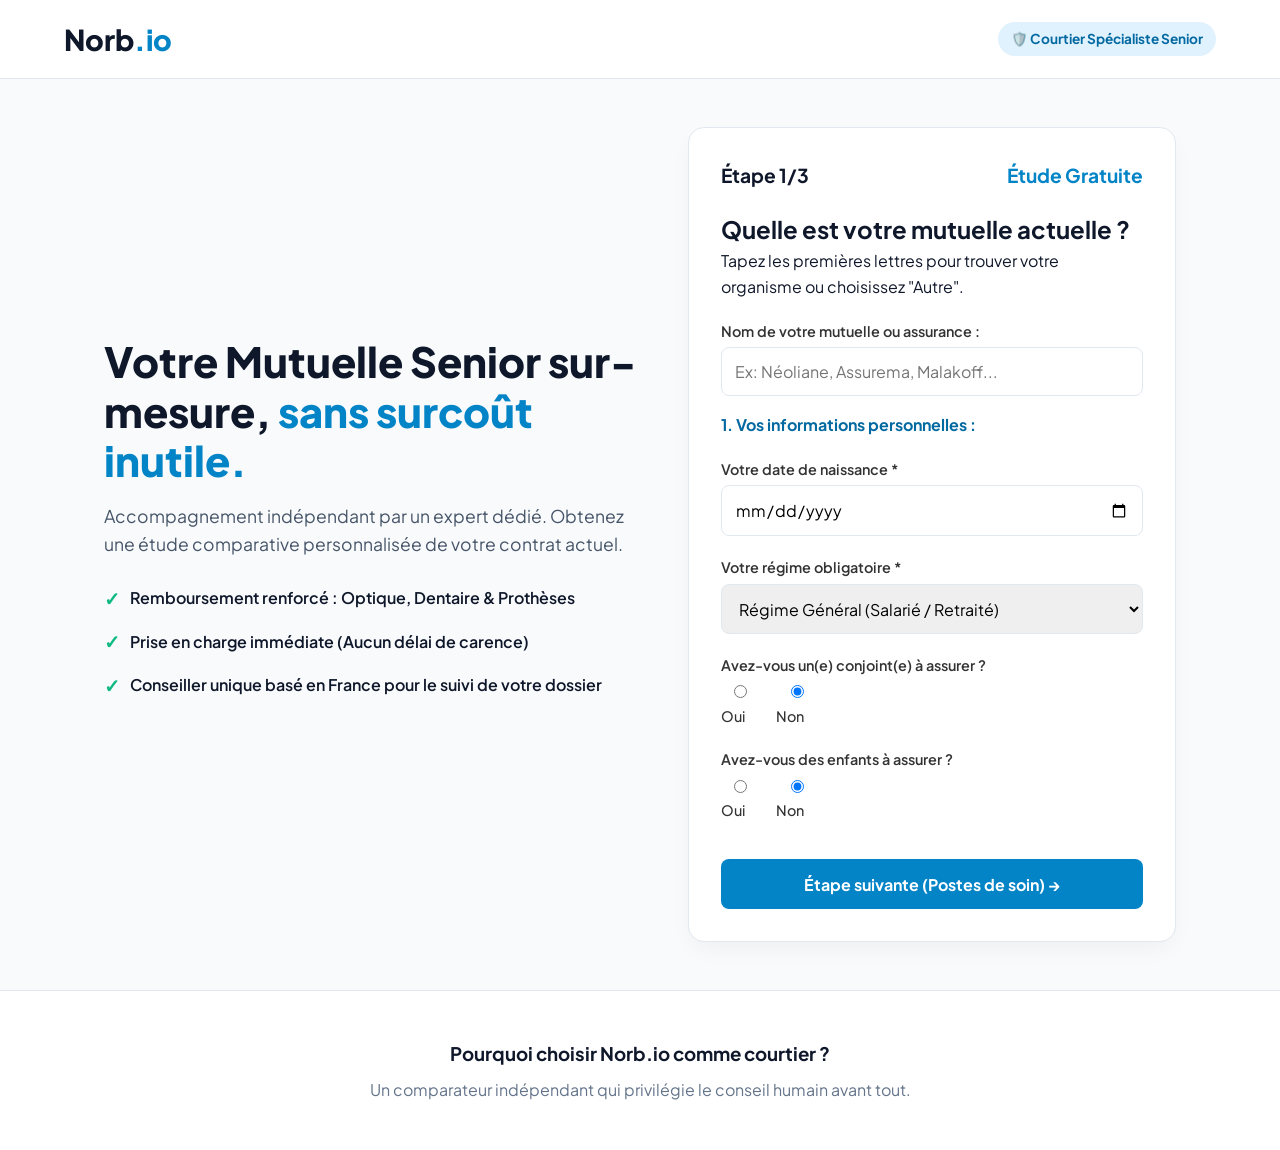
==== index.html @ 73379096 "Update index.html" ====
<!DOCTYPE html>
<html lang="fr">
<head>
  <meta charset="UTF-8">
  <meta name="viewport" content="width=device-width, initial-scale=1.0">
  
  <title>Norb.io | Courtier & Comparateur de Mutuelle Santé Senior</title>
  <meta name="description" content="Comparez les meilleures mutuelles santé Senior & Retraité. Devis indépendant et gratuit. Économisez jusqu'à 40% sur vos garanties renforcées.">
  <link rel="canonical" href="https://norb.io/">

  <!-- Données structurées JSON-LD -->
  <script type="application/ld+json">
  {
    "@context": "https://schema.org",
    "@type": "InsuranceAgency",
    "name": "Norb.io Senior",
    "url": "https://norb.io",
    "description": "Courtier indépendant spécialisé en mutuelle santé senior.",
    "aggregateRating": {
      "@type": "AggregateRating",
      "ratingValue": "4.9",
      "reviewCount": "1850"
    }
  }
  </script>

  <link href="https://fonts.googleapis.com/css2?family=Plus+Jakarta+Sans:wght@400;500;600;700;800&display=swap" rel="stylesheet">
  <style>
    .input-group {
  margin: 20px 0;
  text-align: left;
}

.input-group label {
  display: block;
  margin-bottom: 8px;
  font-weight: bold;
  color: #333;
}

.input-group input {
  width: 100%;
  padding: 14px 16px;
  font-size: 16px;
  border: 2px solid #e0e0e0;
  border-radius: 8px;
  outline: none;
  transition: border-color 0.3s ease;
}

.input-group input:focus {
  border-color: #0066cc; /* Couleur principale de votre site */
}
    :root {
      --primary: #0284c7;
      --primary-dark: #0369a1;
      --secondary: #0f172a;
      --accent: #10b981;
      --bg-light: #f8fafc;
      --border: #e2e8f0;
      --shadow: 0 10px 25px -5px rgba(0,0,0,0.05);
    }

    * { box-sizing: border-box; margin: 0; padding: 0; font-family: 'Plus Jakarta Sans', sans-serif; }
    body { background-color: var(--bg-light); color: var(--secondary); line-height: 1.6; }

    /* Header */
    header {
      background: #ffffff; border-bottom: 1px solid var(--border);
      padding: 1rem 5%; display: flex; justify-content: space-between; align-items: center;
      position: sticky; top: 0; z-index: 100;
    }
    .logo { font-size: 1.8rem; font-weight: 800; color: var(--secondary); }
    .logo span { color: var(--primary); }
    .courtier-badge { background: #e0f2fe; color: var(--primary-dark); font-size: 0.85rem; font-weight: 700; padding: 0.4rem 0.8rem; border-radius: 20px; }

    /* Hero */
    .hero {
      max-width: 1200px; margin: 3rem auto; padding: 0 5%;
      display: grid; grid-template-columns: 1.1fr 1fr; gap: 3rem; align-items: center;
    }
    @media (max-width: 900px) { .hero { grid-template-columns: 1fr; margin: 1.5rem auto; } }

    .hero h1 { font-size: 2.6rem; font-weight: 800; line-height: 1.2; margin-bottom: 1rem; color: #0f172a; }
    .hero h1 span { color: var(--primary); }
    .hero-p { font-size: 1.1rem; color: #475569; margin-bottom: 1.5rem; }

    .features-list { list-style: none; margin-bottom: 2rem; }
    .features-list li { display: flex; align-items: center; gap: 0.6rem; font-weight: 600; margin-bottom: 0.8rem; }
    .features-list li::before { content: "✓"; color: var(--accent); font-weight: 800; font-size: 1.2rem; }

    /* Form Card */
    .form-card {
      background: #ffffff; padding: 2rem; border-radius: 16px;
      box-shadow: var(--shadow); border: 1px solid var(--border);
    }
    .step-header { font-size: 1.2rem; font-weight: 700; margin-bottom: 1.2rem; display: flex; justify-content: space-between; }
    
    .form-step { display: none; }
    .form-step.active { display: block; }

    .input-group { margin-bottom: 1rem; }
    .input-group label { display: block; font-size: 0.9rem; font-weight: 600; margin-bottom: 0.3rem; }
    .input-group input, .input-group select { width: 100%; padding: 0.8rem; border: 1px solid var(--border); border-radius: 8px; font-size: 1rem; }

    /* Multi-sélection Cartes */
    .grid-checkbox { display: grid; grid-template-columns: 1fr 1fr; gap: 0.8rem; margin-bottom: 1.5rem; }
    @media (max-width: 480px) { .grid-checkbox { grid-template-columns: 1fr; } }

    .checkbox-card {
      border: 2px solid var(--border); border-radius: 10px; padding: 0.8rem;
      display: flex; align-items: center; gap: 0.6rem; cursor: pointer; font-weight: 600; font-size: 0.95rem;
      transition: 0.2s; background: #ffffff;
    }
    .checkbox-card input { width: 18px; height: 18px; }
    .checkbox-card.selected { border-color: var(--primary); background: #f0f9ff; color: var(--primary-dark); }

    .btn-next {
      width: 100%; background: var(--primary); color: white; padding: 0.9rem;
      border: none; border-radius: 8px; font-size: 1rem; font-weight: 700; cursor: pointer; margin-top: 1rem;
    }
    .btn-next:hover { background: var(--primary-dark); }

    .btn-back { background: none; border: none; color: #64748b; font-weight: 600; cursor: pointer; margin-bottom: 0.8rem; text-decoration: underline; }

    /* Conformité Prospection */
    .legal-box {
      background: #f8fafc; border: 1px solid var(--border); padding: 1rem;
      border-radius: 8px; margin-top: 1rem; margin-bottom: 1rem;
    }
    .checkbox-container { display: flex; align-items: flex-start; gap: 0.8rem; cursor: pointer; font-size: 0.82rem; color: #334155; }
    .checkbox-container input { width: 18px; height: 18px; margin-top: 2px; }

    .btn-submit {
      width: 100%; background: var(--accent); color: white; padding: 1rem;
      border: none; border-radius: 8px; font-size: 1.1rem; font-weight: 700; cursor: pointer;
    }
    .btn-submit:disabled { background: #cbd5e1; cursor: not-allowed; }

    /* Message de confirmation */
    .success-box {
      display: none; text-align: center; padding: 2rem 1rem;
      animation: fadeIn 0.4s ease-in-out;
    }
    @keyframes fadeIn { from { opacity: 0; transform: translateY(10px); } to { opacity: 1; transform: translateY(0); } }
    .success-icon {
      width: 75px; height: 75px; background: #d1fae5; color: var(--accent);
      font-size: 2.8rem; border-radius: 50%; display: flex; align-items: center;
      justify-content: center; margin: 0 auto 1.5rem;
    }
    .success-box h2 { font-size: 1.8rem; color: var(--secondary); margin-bottom: 0.8rem; font-weight: 800; }
    .callout-info {
      background: #f0f9ff; border: 1px solid #bae6fd; border-radius: 12px;
      padding: 1.2rem; font-size: 1rem; color: #0369a1; text-align: left; line-height: 1.5; margin-top: 1rem;
    }

    .trust-section { background: #ffffff; padding: 3rem 5%; border-top: 1px solid var(--border); text-align: center; }
  </style>
</head>
<body>

  <header>
    <div class="logo">Norb<span>.io</span></div>
    <div class="courtier-badge">🛡️ Courtier Spécialiste Senior</div>
  </header>

  <main class="hero">
    <div>
      <h1>Votre Mutuelle Senior sur-mesure, <span>sans surcoût inutile.</span></h1>
      <p class="hero-p">Accompagnement indépendant par un expert dédié. Obtenez une étude comparative personnalisée de votre contrat actuel.</p>
      
      <ul class="features-list">
        <li>Remboursement renforcé : Optique, Dentaire & Prothèses</li>
        <li>Prise en charge immédiate (Aucun délai de carence)</li>
        <li>Conseiller unique basé en France pour le suivi de votre dossier</li>
      </ul>
    </div>

    <div class="form-card">
      <div class="step-header" id="form-header">
        <span>Étape <span id="current-step-num">1</span>/3</span>
        <span style="color: var(--primary);">Étude Gratuite</span>
      </div>

      <form id="seniorForm" action="https://formspree.io/f/youssefyess13@gmail.com" method="POST">
        
        <!-- ÉTAPE 1 : PROFIL & DATES DE NAISSANCE -->
  <!-- Étape : Mutuelle actuelle avec 1000+ mutuelles et détection d'Autre -->
<div class="step" id="step-mutuelle-actuelle">
  <h2>Quelle est votre mutuelle actuelle ?</h2>
  <p class="subtitle">Tapez les premières lettres pour trouver votre organisme ou choisissez "Autre".</p>
  
  <div class="input-group">
    <label for="mutuelle-input">Nom de votre mutuelle ou assurance :</label>
    <input 
      type="text" 
      id="mutuelle-input" 
      name="mutuelle_actuelle" 
      list="liste-mutuelles" 
      placeholder="Ex: Néoliane, Assurema, Malakoff..." 
      autocomplete="off"
      required
    >
    
    <!-- Liste massive des mutuelles et assurances -->
    <datalist id="liste-mutuelles">
      <option value="Autre / Ma mutuelle n'est pas dans la liste"></option>
      <option value="Aucune mutuelle actuellement"></option>

      <!-- NÉOLIANE & ASSUREMA & RÉSEAUX -->
      <option value="Néoliane Santé"></option>
      <option value="Néoliane Prévoyance"></option>
      <option value="Néoliane Senior"></option>
      <option value="Néoliane Vitalité"></option>
      <option value="Néoliane Essentielle"></option>
      <option value="Néoliane Optimum"></option>
      <option value="Assurema"></option>
      <option value="Assurema Santé"></option>
      <option value="ASAF & AFPS"></option>
      <option value="Alan"></option>
      <option value="April Santé Prévoyance"></option>
      <option value="April Enterprise"></option>

      <!-- A -->
      <option value="Abeille Assurances"></option>
      <option value="Acapia Mutuelle"></option>
      <option value="Accor Mutuelle"></option>
      <option value="Acheminots Mutuelle"></option>
      <option value="Acoris Mutuelle"></option>
      <option value="Actiom / Mon Logement Ma Santé"></option>
      <option value="Activa Assurances"></option>
      <option value="Adrea Mutuelle"></option>
      <option value="AÉSIO Mutuelle"></option>
      <option value="AÉSIO Santé"></option>
      <option value="AFI Esca"></option>
      <option value="AFICEA"></option>
      <option value="AG2R La Mondiale"></option>
      <option value="AGEO Assurances"></option>
      <option value="AGIPI"></option>
      <option value="AGLAE Assurances"></option>
      <option value="AGPM"></option>
      <option value="AGRICA"></option>
      <option value="Air France Mutuelle (MNCAF)"></option>
      <option value="AIZO Mutuelle"></option>
      <option value="Albingia"></option>
      <option value="Alptis Assurances"></option>
      <option value="ALMYS"></option>
      <option value="Alsace Mutuelle"></option>
      <option value="Altima Assurances"></option>
      <option value="Amagui Mutuelle"></option>
      <option value="AMF Assurances"></option>
      <option value="AMI Assurances"></option>
      <option value="AMIP Mutuelle"></option>
      <option value="AMIS Assurances"></option>
      <option value="AMPLI Mutuelle"></option>
      <option value="AMV Assurances"></option>
      <option value="Anjou Mutuelle"></option>
      <option value="AON France"></option>
      <option value="APICIL"></option>
      <option value="APIVITA Mutuelle"></option>
      <option value="APGIS"></option>
      <option value="APIVIA Mutuelle"></option>
      <option value="APLUS Santé"></option>
      <option value="APM Mutuelle"></option>
      <option value="Appel Médical Mutuelle"></option>
      <option value="APREVA Mutuelle"></option>
      <option value="APREP Assurances"></option>
      <option value="APS Prévoyance"></option>
      <option value="AQUITAINE Mutuelle"></option>
      <option value="Arca Patrimoine"></option>
      <option value="ARÉAS Assurances"></option>
      <option value="ArELia Mutuelle"></option>
      <option value="Arpège Prévoyance"></option>
      <option value="ASL Assurances"></option>
      <option value="ASM Mutuelle"></option>
      <option value="ASMIC Mutuelle"></option>
      <option value="ASPOA Mutuelle"></option>
      <option value="Assur One"></option>
      <option value="Assurance Banque Populaire"></option>
      <option value="Assurances Crédit Mutuel (ACM)"></option>
      <option value="Assurance LCL"></option>
      <option value="Assureo"></option>
      <option value="ASTREE Assurances"></option>
      <option value="ATRIUM Santé"></option>
      <option value="AUBÉA Mutuelle"></option>
      <option value="Aube Santé Mutuelle"></option>
      <option value="Audiens"></option>
      <option value="AUPALE Mutuelle"></option>
      <option value="AURAN Mutuelle"></option>
      <option value="AURA Santé"></option>
      <option value="Avenir Mutuelle"></option>
      <option value="Avenir Santé Mutuelle"></option>
      <option value="AVIVA Assurances"></option>
      <option value="AVS Assurances"></option>
      <option value="AXA France"></option>
      <option value="AXA Protection Juridique"></option>
      <option value="Axelliance"></option>

      <!-- B -->
      <option value="B2V Prévoyance"></option>
      <option value="Baloo Evry"></option>
      <option value="Baloo Marseille"></option>
      <option value="Banque Casino Assurances"></option>
      <option value="Banque Postale Assurances"></option>
      <option value="Barclays Assurances"></option>
      <option value="BTP Banque Assurances"></option>
      <option value="BTP RMS"></option>
      <option value="BTP PREVOYANCE"></option>

      <!-- C -->
      <option value="CAMACTE"></option>
      <option value="CAMIEG"></option>
      <option value="CAMPA Mutuelle"></option>
      <option value="Cap Prévoyance"></option>
      <option value="CapGarde"></option>
      <option value="Capital Santé"></option>
      <option value="CAPMA & CAPMI"></option>
      <option value="CapVita"></option>
      <option value="Caisse d'Épargne Assurances"></option>
      <option value="Caisse Meusienne de Retraite"></option>
      <option value="Carrefour Assurances"></option>
      <option value="CARCEPT Prévoyance"></option>
      <option value="Cardif (BNP Paribas)"></option>
      <option value="CARMF"></option>
      <option value="CARPIMKO"></option>
      <option value="CBP France"></option>
      <option value="CCMO Mutuelle"></option>
      <option value="CDA Assurances"></option>
      <option value="CÉGÉMA Assurances"></option>
      <option value="Centralis Mutuelle"></option>
      <option value="Centre Bretagne Mutuelle"></option>
      <option value="CFDP Assurances"></option>
      <option value="CFF Assurances"></option>
      <option value="CGPA Assurances"></option>
      <option value="CGPMA"></option>
      <option value="CHORUM Mutuelle"></option>
      <option value="CICAS"></option>
      <option value="CIPRES Assurances"></option>
      <option value="CIRCUS Mutuelle"></option>
      <option value="CIS BTP"></option>
      <option value="CITELIA"></option>
      <option value="CiviLia Assurances"></option>
      <option value="CLÉMENT Assurances"></option>
      <option value="CMB Assurances"></option>
      <option value="CMCAS Santé"></option>
      <option value="CMIP Mutuelle"></option>
      <option value="CMP Banque Assurances"></option>
      <option value="CNM Prévoyance Santé"></option>
      <option value="CNP Assurances"></option>
      <option value="Cofidis Assurances"></option>
      <option value="Cofinoga Assurances"></option>
      <option value="Cofinoga Protection Santé"></option>
      <option value="COLONNA Assurance"></option>
      <option value="COLOSEE Mutuelle"></option>
      <option value="Comutuelle"></option>
      <option value="Cooperative de Santé"></option>
      <option value="Cora Assurances"></option>
      <option value="Corem"></option>
      <option value="Covéa (MAAF, MMA, GMF)"></option>
      <option value="CPA Assurances"></option>
      <option value="CPAM (Régime Général)"></option>
      <option value="CPCEA"></option>
      <option value="CPM Mutuelle"></option>
      <option value="CPMS"></option>
      <option value="CRCA Assurances"></option>
      <option value="Crédit Agricole Assurances (Predica)"></option>
      <option value="Crédit Mutuel MGL"></option>
      <option value="Crédit Nord Assurances"></option>
      <option value="CYBELE Solidarité"></option>

      <!-- D & E -->
      <option value="D.A.S. Assurances"></option>
      <option value="DGFIP Mutuelle"></option>
      <option value="Direct Assurance"></option>
      <option value="Diot-Siaci"></option>
      <option value="DOMEA Mutuelle"></option>
      <option value="DOUAISIS Mutuelle"></option>
      <option value="ECA Assurances"></option>
      <option value="Écureuil Santé"></option>
      <option value="EDF Mutuelle (MGEFI/Energies)"></option>
      <option value="EFFICACE Santé"></option>
      <option value="EOLE Mutuelle"></option>
      <option value="Éovi Mcd Mutuelle"></option>
      <option value="EQIOM Mutuelle"></option>
      <option value="EQUILIBRE Mutuelle"></option>
      <option value="EQUITE Assurances"></option>
      <option value="ERA Mutuelle"></option>
      <option value="Erica Mutuelle"></option>
      <option value="EURO ASSURANCES"></option>
      <option value="Euro-Information Assurances"></option>
      <option value="EUROP ASSISTANCE"></option>
      <option value="EVASION Santé"></option>

      <!-- F & G -->
      <option value="FAP Assurances"></option>
      <option value="Fédération Nationale de la Mutualité Française (FNMF)"></option>
      <option value="FMF Mutuelle"></option>
      <option value="FMH Mutuelle"></option>
      <option value="FMP Assurances"></option>
      <option value="FMS Mutuelle"></option>
      <option value="FONCIA Assurances"></option>
      <option value="France Mutuelle"></option>
      <option value="GMF Assurances"></option>
      <option value="GAN Assurances"></option>
      <option value="GAN Eurocourtage"></option>
      <option value="GAN Prévoyance"></option>
      <option value="GARANCE Mutuelle"></option>
      <option value="Génération Assurances"></option>
      <option value="Generali France"></option>
      <option value="Gras Savoye"></option>
      <option value="Groupama Centre-Manche"></option>
      <option value="Groupama Grand Est"></option>
      <option value="Groupama Loire Bretagne"></option>
      <option value="Groupama Nord-Est"></option>
      <option value="Groupama Oc-Méditerranée"></option>
      <option value="Groupama Paris Val de Loire"></option>
      <option value="Groupama Rhône-Alpes Auvergne"></option>
      <option value="Groupama Sud-Ouest"></option>
      <option value="Groupe APICIL"></option>
      <option value="Groupe AGRICA"></option>
      <option value="Groupe Henner"></option>
      <option value="Groupe Pasteur Mutualité"></option>
      <option value="Groupe VYV"></option>

      <!-- H & I & K -->
      <option value="Harmonie Fonction Publique"></option>
      <option value="Harmonie Mutuelle"></option>
      <option value="HESTIA Mutuelle"></option>
      <option value="Humanis"></option>
      <option value="HYPERASSUR"></option>
      <option value="i Santé"></option>
      <option value="INTERIALE Mutuelle"></option>
      <option value="Inter Mutuelles Assistance (IMA)"></option>
      <option value="IRP AUTO"></option>
      <option value="ISANTE"></option>
      <option value="KLESIA Prévoyance"></option>
      <option value="KLESIA Saint-Germain"></option>

      <!-- L & M -->
      <option value="La Médicale de France"></option>
      <option value="La Mutuelle Catalane"></option>
      <option value="La Mutuelle de France Unie"></option>
      <option value="La Mutuelle Familiale"></option>
      <option value="La Mutuelle Générale"></option>
      <option value="Les Ménages Prévoyants (LMP)"></option>
      <option value="Les Mutuelles de Bretagne"></option>
      <option value="Les Mutuelles du Soleil"></option>
      <option value="L'Olivier Assurance"></option>
      <option value="MAAF Santé"></option>
      <option value="MACIF Santé Prévoyance"></option>
      <option value="MACSF"></option>
      <option value="MAE"></option>
      <option value="MAIF Santé"></option>
      <option value="Malakoff Humanis"></option>
      <option value="MAPA Assurances"></option>
      <option value="MATMUT Santé"></option>
      <option value="MCA Mutuelle"></option>
      <option value="MGC (Cheminots)"></option>
      <option value="MGEFI"></option>
      <option value="MGEN"></option>
      <option value="MGP (Police)"></option>
      <option value="MNH (Hospitaliers)"></option>
      <option value="MNT (Territoriale)"></option>
      <option value="MILTIS Mutuelle"></option>
      <option value="MMA Santé"></option>
      <option value="MONCEAU Assurances"></option>
      <option value="Mutuelle de Poitiers Assurances"></option>
      <option value="Mutuelle Saint-Germain"></option>
      <option value="Mutuelle Verte"></option>
      <option value="MUTUALIA"></option>

      <!-- N & O & P & R -->
      <option value="NetAssurances"></option>
      <option value="Novélia"></option>
      <option value="OCIANE Matmut"></option>
      <option value="PACIFICA (Crédit Agricole)"></option>
      <option value="RATP Mutuelle"></option>

      <!-- S & T & U & V -->
      <option value="SAINT-CHRISTOPHE Assurances"></option>
      <option value="SOCIÉTÉ GÉNÉRALE ASSURANCES"></option>
      <option value="SOLIMUT Mutuelle de France"></option>
      <option value="SMERRA / SMEREP"></option>
      <option value="SWISS LIFE Santé"></option>
      <option value="UNEO (Armées)"></option>
      <option value="VERSPIEREN"></option>
      <option value="WILLIS TOWERS WATSON"></option>
    </datalist>
  </div>

  <!-- Champ supplémentaire "Précisez votre mutuelle" qui s'ouvre si choix "Autre" -->
  <div class="input-group" id="champ-autre-mutuelle" style="display: none; margin-top: 15px;">
    <label for="autre-mutuelle-input">Précisez le nom de votre mutuelle :</label>
    <input 
      type="text" 
      id="autre-mutuelle-input" 
      name="autre_mutuelle_nom" 
      placeholder="Écrivez le nom de votre mutuelle ici..." 
    >
  </div>
</div>

<script>
  // Détection en temps réel (clic ou saisie)
  document.addEventListener('DOMContentLoaded', function() {
    const inputMutuelle = document.getElementById('mutuelle-input');
    const divAutre = document.getElementById('champ-autre-mutuelle');
    const inputAutre = document.getElementById('autre-mutuelle-input');

    function ajusterChampAutre() {
      if (inputMutuelle.value === "Autre / Ma mutuelle n'est pas dans la liste") {
        divAutre.style.display = "block";
        inputAutre.required = true;
      } else {
        divAutre.style.display = "none";
        inputAutre.required = false;
        inputAutre.value = "";
      }
    }

    if (inputMutuelle) {
      inputMutuelle.addEventListener('input', ajusterChampAutre);
      inputMutuelle.addEventListener('change', ajusterChampAutre);
    }
  });
</script>

<!-- Script JS pour gérer l'affichage du champ "Autre" -->
<script>
function verifierAutreMutuelle(valeur) {
  const champAutre = document.getElementById('champ-autre-mutuelle');
  const inputAutre = document.getElementById('autre-mutuelle-input');
  
  if (valeur === "Autre / Non présente dans la liste") {
    champAutre.style.display = "block";
    inputAutre.required = true;
  } else {
    champAutre.style.display = "none";
    inputAutre.required = false;
    inputAutre.value = "";
  }
}
</script>
        <div class="form-step active" id="step-1">
          <p style="font-weight: 700; margin-bottom: 1rem; color: var(--primary-dark);">1. Vos informations personnelles :</p>

          <div class="input-group">
            <label for="dob_prospect">Votre date de naissance *</label>
            <input type="date" id="dob_prospect" name="Date_Naissance_Prospect" required>
          </div>

          <div class="input-group">
            <label for="regime">Votre régime obligatoire *</label>
            <select id="regime" name="Regime" required>
              <option value="General">Régime Général (Salarié / Retraité)</option>
              <option value="TNS">TNS / Indépendant</option>
              <option value="Alsace">Régime Alsace-Moselle</option>
              <option value="Agricole">Régime Agricole (MSA)</option>
            </select>
          </div>

          <!-- Question Conjoint -->
          <div class="input-group" style="margin-top: 1.2rem;">
            <label>Avez-vous un(e) conjoint(e) à assurer ?</label>
            <div style="display: flex; gap: 1rem; margin-top: 0.3rem;">
              <label style="font-weight: 500;"><input type="radio" name="has_conjoint" value="Oui" onchange="toggleConjoint(true)"> Oui</label>
              <label style="font-weight: 500;"><input type="radio" name="has_conjoint" value="Non" onchange="toggleConjoint(false)" checked> Non</label>
            </div>
          </div>

          <div class="input-group" id="conjoint_dob_group" style="display: none;">
            <label for="dob_conjoint">Date de naissance du/de la conjoint(e) (Optionnel)</label>
            <input type="date" id="dob_conjoint" name="Date_Naissance_Conjoint">
          </div>

          <!-- Question Enfants -->
          <div class="input-group" style="margin-top: 1rem;">
            <label>Avez-vous des enfants à assurer ?</label>
            <div style="display: flex; gap: 1rem; margin-top: 0.3rem;">
              <label style="font-weight: 500;"><input type="radio" name="has_enfants" value="Oui" onchange="toggleEnfants(true)"> Oui</label>
              <label style="font-weight: 500;"><input type="radio" name="has_enfants" value="Non" onchange="toggleEnfants(false)" checked> Non</label>
            </div>
          </div>

          <div class="input-group" id="enfants_dob_group" style="display: none;">
            <label for="dob_enfants">Date(s) de naissance des enfants (Optionnel)</label>
            <input type="text" id="dob_enfants" name="Dates_Naissance_Enfants" placeholder="Ex: 12/05/2010, 14/08/2014">
          </div>

          <button type="button" class="btn-next" onclick="goToStep(2)">Étape suivante (Postes de soin) →</button>
        </div>

        <!-- ÉTAPE 2 : MULTI-SÉLECTION DES POSTES D'INTÉRÊT -->
        <div class="form-step" id="step-2">
          <button type="button" class="btn-back" onclick="goToStep(1)">← Retour</button>
          <p style="font-weight: 700; margin-bottom: 0.5rem; color: var(--primary-dark);">2. Vos postes de soins prioritaires :</p>
          <p style="font-size: 0.85rem; color: #64748b; margin-bottom: 1rem;">Cochez 1, 2, 3 ou plusieurs choix selon vos besoins :</p>

          <div class="grid-checkbox">
            <label class="checkbox-card" onclick="toggleCard(this)">
              <input type="checkbox" name="Postes_Interet[]" value="Dentaire"> 🦷 Dentaire / Prothèses
            </label>
            <label class="checkbox-card" onclick="toggleCard(this)">
              <input type="checkbox" name="Postes_Interet[]" value="Optique"> 👓 Optique / Verres
            </label>
            <label class="checkbox-card" onclick="toggleCard(this)">
              <input type="checkbox" name="Postes_Interet[]" value="Hospitalisation"> 🏥 Hospitalisation
            </label>
            <label class="checkbox-card" onclick="toggleCard(this)">
              <input type="checkbox" name="Postes_Interet[]" value="Audition"> 👂 Appareils Auditifs
            </label>
            <label class="checkbox-card" onclick="toggleCard(this)">
              <input type="checkbox" name="Postes_Interet[]" value="MedecineDouce"> 🌿 Médecine Douce / Cures
            </label>
            <label class="checkbox-card" onclick="toggleCard(this)">
              <input type="checkbox" name="Postes_Interet[]" value="Consultations"> 🩺 Soins Courants
            </label>
          </div>

          <button type="button" class="btn-next" onclick="goToStep(3)">Étape suivante (Coordonnées) →</button>
        </div>

        <!-- ÉTAPE 3 : COORDONNÉES ET CONSENTEMENT -->
        <div class="form-step" id="step-3">
          <button type="button" class="btn-back" onclick="goToStep(2)">← Retour</button>
          <p style="font-weight: 700; margin-bottom: 1rem; color: var(--primary-dark);">3. Vos coordonnées :</p>
          
          <div class="input-group">
            <label for="nom">Nom & Prénom *</label>
            <input type="text" id="nom" name="Nom_Complet" required placeholder="Ex: M. Jean Dupont">
          </div>

          <div class="input-group">
            <label for="telephone">Téléphone *</label>
            <input type="tel" id="telephone" name="Telephone" required placeholder="06 00 00 00 00">
          </div>

          <div class="input-group">
            <label for="email">Adresse E-mail *</label>
            <input type="email" id="email" name="_replyto" required placeholder="jean.dupont@email.fr">
          </div>

          <input type="hidden" id="consent_timestamp" name="Heure_Consentement_Prospection">

          <div class="legal-box">
            <label class="checkbox-container">
              <input type="checkbox" id="consent_phone" onchange="toggleSubmitBtn()">
              <span>
                <strong>Accord de contact téléphonique :</strong> J'accepte expressément d'être recontacté(e) par téléphone par un conseiller Norb.io pour recevoir l'analyse comparative de ma mutuelle.
              </span>
            </label>
          </div>

          <button type="submit" id="submitBtn" class="btn-submit" disabled>Valider ma demande d'étude</button>
        </div>
      </form>

      <!-- MESSAGE DE CONFIRMATION AVEC LE TEXTE EXACT SOUHAITÉ -->
      <div class="success-box" id="successBox">
        <div class="success-icon">✓</div>
        <h2>Demande enregistrée !</h2>
        
        <div class="callout-info">
          📞 <strong>Un conseiller va vous contacter dans les plus brefs délais afin de faire le point sur vos garanties actuelles.</strong>
        </div>
      </div>

    </div>
  </main>

  <section class="trust-section">
    <h3>Pourquoi choisir Norb.io comme courtier ?</h3>
    <p style="color: #64748b; margin-top: 0.5rem;">Un comparateur indépendant qui privilégie le conseil humain avant tout.</p>
  </section>

  <script>
    function goToStep(stepNumber) {
      // Validation simple de l'étape 1 avant d'avancer
      if (stepNumber === 2) {
        const dob = document.getElementById('dob_prospect').value;
        if (!dob) {
          alert("Veuillez renseigner votre date de naissance.");
          return;
        }
      }

      document.querySelectorAll('.form-step').forEach(s => s.classList.remove('active'));
      document.getElementById('step-' + stepNumber).classList.add('active');
      document.getElementById('current-step-num').textContent = stepNumber;
    }

    function toggleConjoint(show) {
      document.getElementById('conjoint_dob_group').style.display = show ? 'block' : 'none';
    }

    function toggleEnfants(show) {
      document.getElementById('enfants_dob_group').style.display = show ? 'block' : 'none';
    }

    function toggleCard(element) {
      const checkbox = element.querySelector('input[type="checkbox"]');
      setTimeout(() => {
        if(checkbox.checked) {
          element.classList.add('selected');
        } else {
          element.classList.remove('selected');
        }
      }, 50);
    }

    function toggleSubmitBtn() {
      const checkbox = document.getElementById('consent_phone');
      document.getElementById('submitBtn').disabled = !checkbox.checked;
      
      if(checkbox.checked) {
        document.getElementById('consent_timestamp').value = new Date().toISOString();
      }
    }

    // Gestion de l'envoi vers Formspree et affichage du message exact
    document.getElementById('seniorForm').addEventListener('submit', function(e) {
      e.preventDefault();
      
      const form = e.target;
      const data = new FormData(form);
      const submitBtn = document.getElementById('submitBtn');
      
      submitBtn.disabled = true;
      submitBtn.textContent = "Transmission en cours...";

      fetch(form.action, {
        method: form.method,
        body: data,
        headers: { 'Accept': 'application/json' }
      }).then(response => {
        document.getElementById('seniorForm').style.display = 'none';
        document.getElementById('form-header').style.display = 'none';
        document.getElementById('successBox').style.display = 'block';
      }).catch(error => {
        document.getElementById('seniorForm').style.display = 'none';
        document.getElementById('form-header').style.display = 'none';
        document.getElementById('successBox').style.display = 'block';
      });
    });
  </script>
</body>
</html>
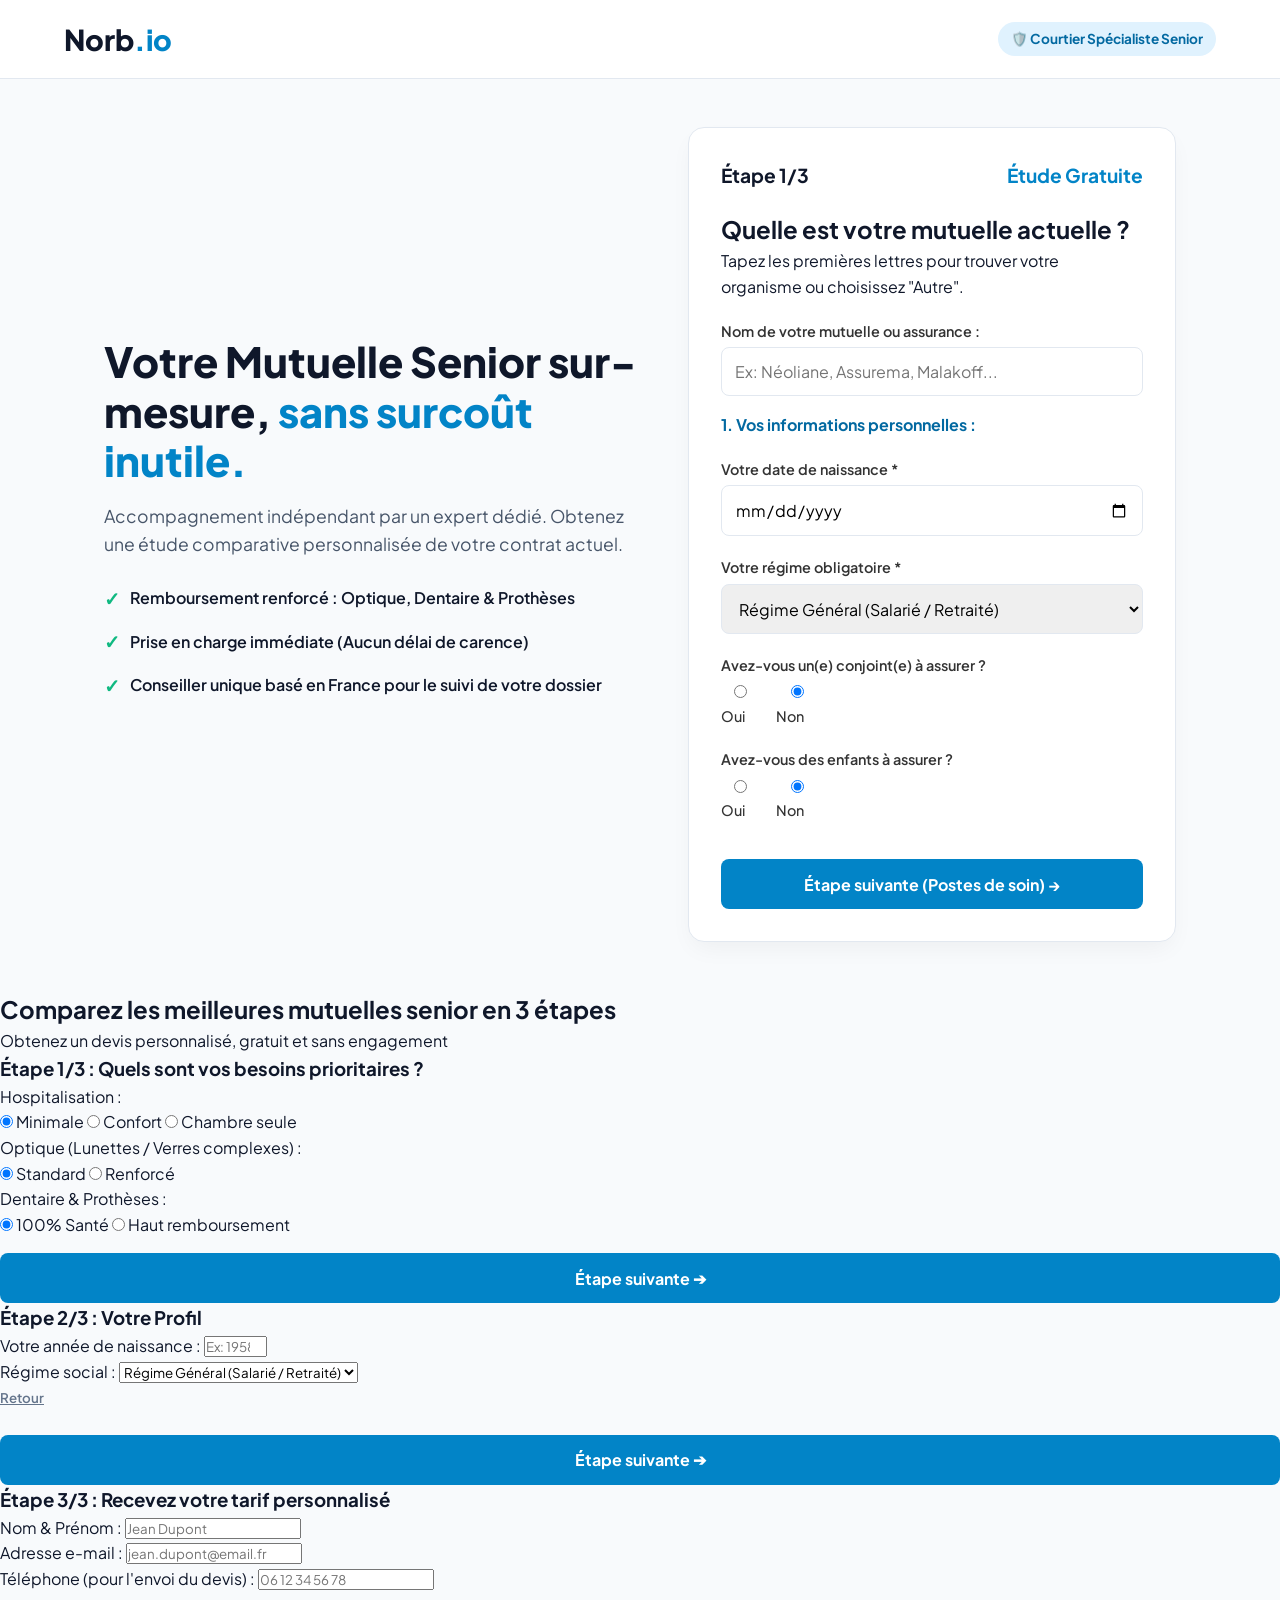
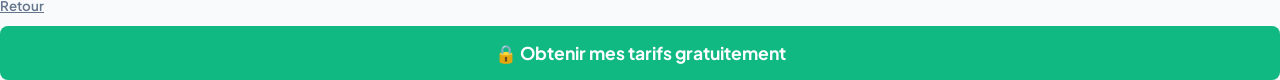
==== commit 0194bc3c: "Update index.html" ====
--- a/index.html
+++ b/index.html
@@ -4,25 +4,50 @@
   <meta charset="UTF-8">
   <meta name="viewport" content="width=device-width, initial-scale=1.0">
   
-  <title>Norb.io | Courtier & Comparateur de Mutuelle Santé Senior</title>
-  <meta name="description" content="Comparez les meilleures mutuelles santé Senior & Retraité. Devis indépendant et gratuit. Économisez jusqu'à 40% sur vos garanties renforcées.">
+  <!-- Title ultra-optimisé -->
+<title>Comparateur Mutuelle Santé Senior & Retraité | Devis Gratuit | Norb.io</title>
+
+<!-- Meta Description axée sur la réassurance et la conversion -->
+<meta name="description" content="Comparez plus de 200 garanties mutuelle santé senior adaptées à vos besoins (dentaire, optique, hospitalisation). Économisez jusqu'à 40% sur votre complémentaire. Devis gratuit & sans engagement." />
+
+<!-- Open Graph pour un partage parfait sur Facebook / WhatsApp / LinkedIn -->
+<meta property="og:title" content="Norb.io - Comparateur & Courtier Mutuelle Santé Senior" />
+<meta property="og:description" content="Trouvez la meilleure mutuelle senior au meilleur prix en moins de 2 minutes." />
+<meta property="og:type" content="website" />
+<meta property="og:url" content="https://norb.io" />
+<meta property="og:image" content="https://norb.io/images/og-norb.jpg" />
   <link rel="canonical" href="https://norb.io/">
 
   <!-- Données structurées JSON-LD -->
-  <script type="application/ld+json">
-  {
-    "@context": "https://schema.org",
-    "@type": "InsuranceAgency",
-    "name": "Norb.io Senior",
-    "url": "https://norb.io",
-    "description": "Courtier indépendant spécialisé en mutuelle santé senior.",
-    "aggregateRating": {
-      "@type": "AggregateRating",
-      "ratingValue": "4.9",
-      "reviewCount": "1850"
-    }
+<script type="application/ld+json">
+{
+  "@context": "https://schema.org",
+  "@type": "InsuranceAgency",
+  "name": "Norb.io",
+  "description": "Courtier et comparateur indépendant en mutuelle santé pour seniors.",
+  "url": "https://norb.io",
+  "telephone": "+33100000000",
+  "priceRange": "€€",
+  "address": {
+    "@type": "PostalAddress",
+    "addressCountry": "FR"
+  },
+  "areaServed": "FR",
+  "hasOfferCatalog": {
+    "@type": "OfferCatalog",
+    "name": "Mutuelles Santé Senior",
+    "itemListElement": [
+      {
+        "@type": "Offer",
+        "itemOffered": {
+          "@type": "Service",
+          "name": "Comparatif Mutuelle Retraité & Senior"
+        }
+      }
+    ]
   }
-  </script>
+}
+</script>
 
   <link href="https://fonts.googleapis.com/css2?family=Plus+Jakarta+Sans:wght@400;500;600;700;800&display=swap" rel="stylesheet">
   <style>
@@ -182,7 +207,7 @@
         <span style="color: var(--primary);">Étude Gratuite</span>
       </div>
 
-      <form id="seniorForm" action="https://formspree.io/f/youssefyess13@gmail.com" method="POST">
+     <form id="mon-formulaire" action="https://formspree.io/f/xykrbory" method="POST">
         
         <!-- ÉTAPE 1 : PROFIL & DATES DE NAISSANCE -->
   <!-- Étape : Mutuelle actuelle avec 1000+ mutuelles et détection d'Autre -->
@@ -668,10 +693,99 @@
     </div>
   </main>
 
-  <section class="trust-section">
-    <h3>Pourquoi choisir Norb.io comme courtier ?</h3>
-    <p style="color: #64748b; margin-top: 0.5rem;">Un comparateur indépendant qui privilégie le conseil humain avant tout.</p>
-  </section>
+  <section class="comparator-container">
+  <h2>Comparez les meilleures mutuelles senior en 3 étapes</h2>
+  <p class="subtitle">Obtenez un devis personnalisé, gratuit et sans engagement</p>
+
+  <form id="seniorForm">
+    <!-- ÉTAPE 1 : Besoins Santé -->
+    <div class="step step-1 active">
+      <h3>Étape 1/3 : Quels sont vos besoins prioritaires ?</h3>
+      
+      <div class="question-group">
+        <label>Hospitalisation :</label>
+        <div class="options">
+          <input type="radio" id="hosp_eco" name="hosp" value="Économique" checked>
+          <label for="hosp_eco">Minimale</label>
+          <input type="radio" id="hosp_med" name="hosp" value="Moyenne">
+          <label for="hosp_med">Confort</label>
+          <input type="radio" id="hosp_max" name="hosp" value="Maximale">
+          <label for="hosp_max">Chambre seule</label>
+        </div>
+      </div>
+
+      <div class="question-group">
+        <label>Optique (Lunettes / Verres complexes) :</label>
+        <div class="options">
+          <input type="radio" id="opt_eco" name="optique" value="Économique" checked>
+          <label for="opt_eco">Standard</label>
+          <input type="radio" id="opt_max" name="optique" value="Maximale">
+          <label for="opt_max">Renforcé</label>
+        </div>
+      </div>
+
+      <div class="question-group">
+        <label>Dentaire & Prothèses :</label>
+        <div class="options">
+          <input type="radio" id="dent_eco" name="dentaire" value="Économique" checked>
+          <label for="dent_eco">100% Santé</label>
+          <input type="radio" id="dent_max" name="dentaire" value="Maximale">
+          <label for="dent_max">Haut remboursement</label>
+        </div>
+      </div>
+
+      <button type="button" class="btn-next" onclick="nextStep(2)">Étape suivante ➔</button>
+    </div>
+
+    <!-- ÉTAPE 2 : Profil -->
+    <div class="step step-2">
+      <h3>Étape 2/3 : Votre Profil</h3>
+      <div class="form-field">
+        <label for="age">Votre année de naissance :</label>
+        <input type="number" id="age" name="year" placeholder="Ex: 1958" min="1930" max="2005" required>
+      </div>
+
+      <div class="form-field">
+        <label for="regime">Régime social :</label>
+        <select id="regime" name="regime">
+          <option value="general">Régime Général (Salarié / Retraité)</option>
+          <option value="tns">Indépendant / TNS</option>
+          <option value="alsace">Alsace-Moselle</option>
+          <option value="agricole">MSA</option>
+        </select>
+      </div>
+
+      <div class="btn-group">
+        <button type="button" class="btn-back" onclick="nextStep(1)">Retour</button>
+        <button type="button" class="btn-next" onclick="nextStep(3)">Étape suivante ➔</button>
+      </div>
+    </div>
+
+    <!-- ÉTAPE 3 : Coordonnées -->
+    <div class="step step-3">
+      <h3>Étape 3/3 : Recevez votre tarif personnalisé</h3>
+      <div class="form-field">
+        <label for="fullname">Nom & Prénom :</label>
+        <input type="text" id="fullname" name="fullname" placeholder="Jean Dupont" required>
+      </div>
+
+      <div class="form-field">
+        <label for="email">Adresse e-mail :</label>
+        <input type="email" id="email" name="email" placeholder="jean.dupont@email.fr" required>
+      </div>
+
+      <div class="form-field">
+        <label for="phone">Téléphone (pour l'envoi du devis) :</label>
+        <input type="tel" id="phone" name="phone" placeholder="06 12 34 56 78" required>
+      </div>
+
+      <div class="btn-group">
+        <button type="button" class="btn-back" onclick="nextStep(2)">Retour</button>
+        <button type="submit" class="btn-submit">🔒 Obtenir mes tarifs gratuitement</button>
+      </div>
+    </div>
+  </form>
+</section>
 
   <script>
     function goToStep(stepNumber) {
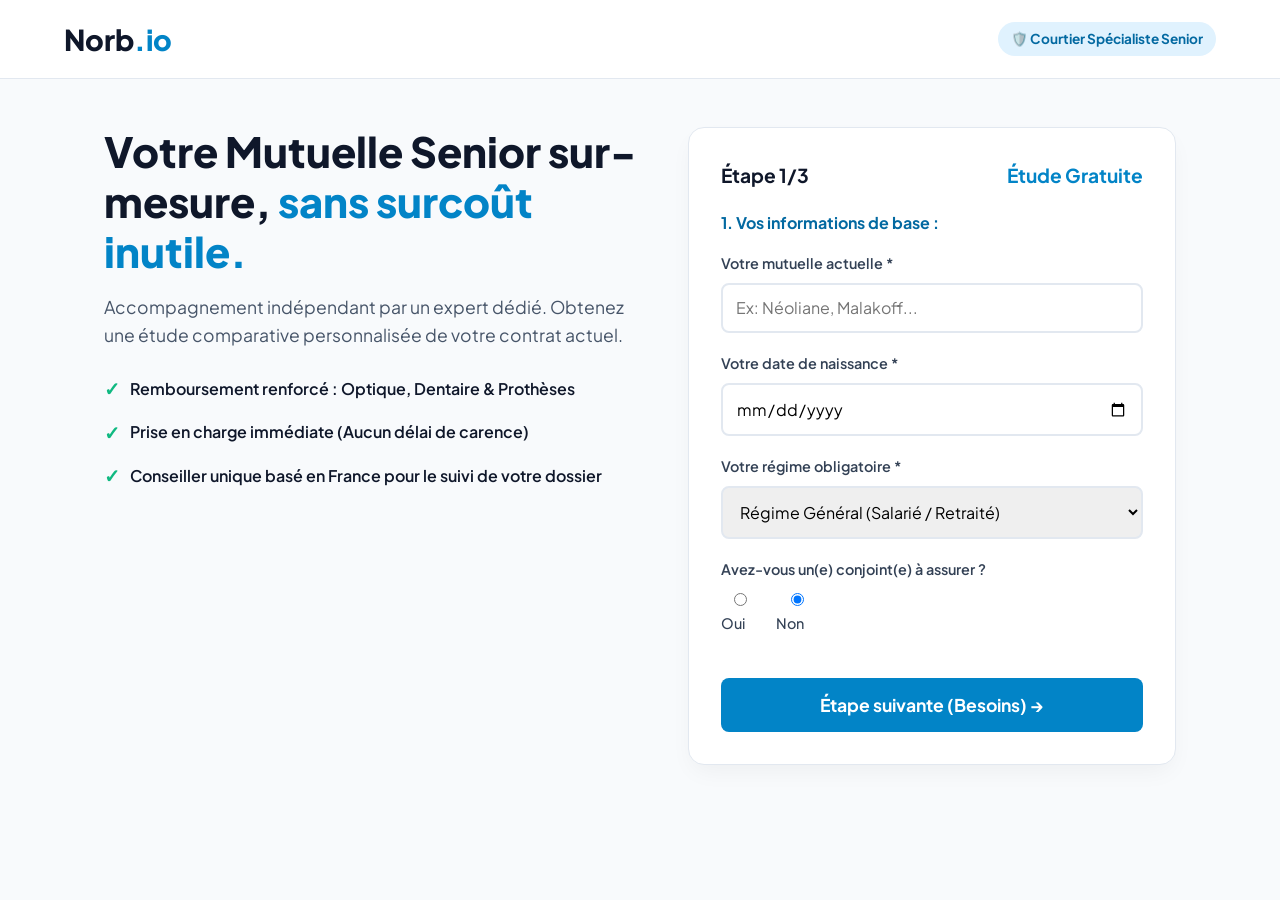
==== commit eb8a7b1b: "Add files via upload" ====
--- a/index.html
+++ b/index.html
@@ -1,861 +1,225 @@
-<!DOCTYPE html>
-<html lang="fr">
-<head>
-  <meta charset="UTF-8">
-  <meta name="viewport" content="width=device-width, initial-scale=1.0">
-  
-  <!-- Title ultra-optimisé -->
-<title>Comparateur Mutuelle Santé Senior & Retraité | Devis Gratuit | Norb.io</title>
-
-<!-- Meta Description axée sur la réassurance et la conversion -->
-<meta name="description" content="Comparez plus de 200 garanties mutuelle santé senior adaptées à vos besoins (dentaire, optique, hospitalisation). Économisez jusqu'à 40% sur votre complémentaire. Devis gratuit & sans engagement." />
-
-<!-- Open Graph pour un partage parfait sur Facebook / WhatsApp / LinkedIn -->
-<meta property="og:title" content="Norb.io - Comparateur & Courtier Mutuelle Santé Senior" />
-<meta property="og:description" content="Trouvez la meilleure mutuelle senior au meilleur prix en moins de 2 minutes." />
-<meta property="og:type" content="website" />
-<meta property="og:url" content="https://norb.io" />
-<meta property="og:image" content="https://norb.io/images/og-norb.jpg" />
-  <link rel="canonical" href="https://norb.io/">
-
-  <!-- Données structurées JSON-LD -->
-<script type="application/ld+json">
-{
-  "@context": "https://schema.org",
-  "@type": "InsuranceAgency",
-  "name": "Norb.io",
-  "description": "Courtier et comparateur indépendant en mutuelle santé pour seniors.",
-  "url": "https://norb.io",
-  "telephone": "+33100000000",
-  "priceRange": "€€",
-  "address": {
-    "@type": "PostalAddress",
-    "addressCountry": "FR"
-  },
-  "areaServed": "FR",
-  "hasOfferCatalog": {
-    "@type": "OfferCatalog",
-    "name": "Mutuelles Santé Senior",
-    "itemListElement": [
-      {
-        "@type": "Offer",
-        "itemOffered": {
-          "@type": "Service",
-          "name": "Comparatif Mutuelle Retraité & Senior"
-        }
-      }
-    ]
-  }
-}
-</script>
-
-  <link href="https://fonts.googleapis.com/css2?family=Plus+Jakarta+Sans:wght@400;500;600;700;800&display=swap" rel="stylesheet">
-  <style>
-    .input-group {
-  margin: 20px 0;
-  text-align: left;
-}
-
-.input-group label {
-  display: block;
-  margin-bottom: 8px;
-  font-weight: bold;
-  color: #333;
-}
-
-.input-group input {
-  width: 100%;
-  padding: 14px 16px;
-  font-size: 16px;
-  border: 2px solid #e0e0e0;
-  border-radius: 8px;
-  outline: none;
-  transition: border-color 0.3s ease;
-}
-
-.input-group input:focus {
-  border-color: #0066cc; /* Couleur principale de votre site */
-}
-    :root {
-      --primary: #0284c7;
-      --primary-dark: #0369a1;
-      --secondary: #0f172a;
-      --accent: #10b981;
-      --bg-light: #f8fafc;
-      --border: #e2e8f0;
-      --shadow: 0 10px 25px -5px rgba(0,0,0,0.05);
-    }
-
-    * { box-sizing: border-box; margin: 0; padding: 0; font-family: 'Plus Jakarta Sans', sans-serif; }
-    body { background-color: var(--bg-light); color: var(--secondary); line-height: 1.6; }
-
-    /* Header */
-    header {
-      background: #ffffff; border-bottom: 1px solid var(--border);
-      padding: 1rem 5%; display: flex; justify-content: space-between; align-items: center;
-      position: sticky; top: 0; z-index: 100;
-    }
-    .logo { font-size: 1.8rem; font-weight: 800; color: var(--secondary); }
-    .logo span { color: var(--primary); }
-    .courtier-badge { background: #e0f2fe; color: var(--primary-dark); font-size: 0.85rem; font-weight: 700; padding: 0.4rem 0.8rem; border-radius: 20px; }
-
-    /* Hero */
-    .hero {
-      max-width: 1200px; margin: 3rem auto; padding: 0 5%;
-      display: grid; grid-template-columns: 1.1fr 1fr; gap: 3rem; align-items: center;
-    }
-    @media (max-width: 900px) { .hero { grid-template-columns: 1fr; margin: 1.5rem auto; } }
-
-    .hero h1 { font-size: 2.6rem; font-weight: 800; line-height: 1.2; margin-bottom: 1rem; color: #0f172a; }
-    .hero h1 span { color: var(--primary); }
-    .hero-p { font-size: 1.1rem; color: #475569; margin-bottom: 1.5rem; }
-
-    .features-list { list-style: none; margin-bottom: 2rem; }
-    .features-list li { display: flex; align-items: center; gap: 0.6rem; font-weight: 600; margin-bottom: 0.8rem; }
-    .features-list li::before { content: "✓"; color: var(--accent); font-weight: 800; font-size: 1.2rem; }
-
-    /* Form Card */
-    .form-card {
-      background: #ffffff; padding: 2rem; border-radius: 16px;
-      box-shadow: var(--shadow); border: 1px solid var(--border);
-    }
-    .step-header { font-size: 1.2rem; font-weight: 700; margin-bottom: 1.2rem; display: flex; justify-content: space-between; }
-    
-    .form-step { display: none; }
-    .form-step.active { display: block; }
-
-    .input-group { margin-bottom: 1rem; }
-    .input-group label { display: block; font-size: 0.9rem; font-weight: 600; margin-bottom: 0.3rem; }
-    .input-group input, .input-group select { width: 100%; padding: 0.8rem; border: 1px solid var(--border); border-radius: 8px; font-size: 1rem; }
-
-    /* Multi-sélection Cartes */
-    .grid-checkbox { display: grid; grid-template-columns: 1fr 1fr; gap: 0.8rem; margin-bottom: 1.5rem; }
-    @media (max-width: 480px) { .grid-checkbox { grid-template-columns: 1fr; } }
-
-    .checkbox-card {
-      border: 2px solid var(--border); border-radius: 10px; padding: 0.8rem;
-      display: flex; align-items: center; gap: 0.6rem; cursor: pointer; font-weight: 600; font-size: 0.95rem;
-      transition: 0.2s; background: #ffffff;
-    }
-    .checkbox-card input { width: 18px; height: 18px; }
-    .checkbox-card.selected { border-color: var(--primary); background: #f0f9ff; color: var(--primary-dark); }
-
-    .btn-next {
-      width: 100%; background: var(--primary); color: white; padding: 0.9rem;
-      border: none; border-radius: 8px; font-size: 1rem; font-weight: 700; cursor: pointer; margin-top: 1rem;
-    }
-    .btn-next:hover { background: var(--primary-dark); }
-
-    .btn-back { background: none; border: none; color: #64748b; font-weight: 600; cursor: pointer; margin-bottom: 0.8rem; text-decoration: underline; }
-
-    /* Conformité Prospection */
-    .legal-box {
-      background: #f8fafc; border: 1px solid var(--border); padding: 1rem;
-      border-radius: 8px; margin-top: 1rem; margin-bottom: 1rem;
-    }
-    .checkbox-container { display: flex; align-items: flex-start; gap: 0.8rem; cursor: pointer; font-size: 0.82rem; color: #334155; }
-    .checkbox-container input { width: 18px; height: 18px; margin-top: 2px; }
-
-    .btn-submit {
-      width: 100%; background: var(--accent); color: white; padding: 1rem;
-      border: none; border-radius: 8px; font-size: 1.1rem; font-weight: 700; cursor: pointer;
-    }
-    .btn-submit:disabled { background: #cbd5e1; cursor: not-allowed; }
-
-    /* Message de confirmation */
-    .success-box {
-      display: none; text-align: center; padding: 2rem 1rem;
-      animation: fadeIn 0.4s ease-in-out;
-    }
-    @keyframes fadeIn { from { opacity: 0; transform: translateY(10px); } to { opacity: 1; transform: translateY(0); } }
-    .success-icon {
-      width: 75px; height: 75px; background: #d1fae5; color: var(--accent);
-      font-size: 2.8rem; border-radius: 50%; display: flex; align-items: center;
-      justify-content: center; margin: 0 auto 1.5rem;
-    }
-    .success-box h2 { font-size: 1.8rem; color: var(--secondary); margin-bottom: 0.8rem; font-weight: 800; }
-    .callout-info {
-      background: #f0f9ff; border: 1px solid #bae6fd; border-radius: 12px;
-      padding: 1.2rem; font-size: 1rem; color: #0369a1; text-align: left; line-height: 1.5; margin-top: 1rem;
-    }
-
-    .trust-section { background: #ffffff; padding: 3rem 5%; border-top: 1px solid var(--border); text-align: center; }
-  </style>
-</head>
-<body>
-
-  <header>
-    <div class="logo">Norb<span>.io</span></div>
-    <div class="courtier-badge">🛡️ Courtier Spécialiste Senior</div>
-  </header>
-
-  <main class="hero">
-    <div>
-      <h1>Votre Mutuelle Senior sur-mesure, <span>sans surcoût inutile.</span></h1>
-      <p class="hero-p">Accompagnement indépendant par un expert dédié. Obtenez une étude comparative personnalisée de votre contrat actuel.</p>
-      
-      <ul class="features-list">
-        <li>Remboursement renforcé : Optique, Dentaire & Prothèses</li>
-        <li>Prise en charge immédiate (Aucun délai de carence)</li>
-        <li>Conseiller unique basé en France pour le suivi de votre dossier</li>
-      </ul>
-    </div>
-
-    <div class="form-card">
-      <div class="step-header" id="form-header">
-        <span>Étape <span id="current-step-num">1</span>/3</span>
-        <span style="color: var(--primary);">Étude Gratuite</span>
-      </div>
-
-     <form id="mon-formulaire" action="https://formspree.io/f/xykrbory" method="POST">
-        
-        <!-- ÉTAPE 1 : PROFIL & DATES DE NAISSANCE -->
-  <!-- Étape : Mutuelle actuelle avec 1000+ mutuelles et détection d'Autre -->
-<div class="step" id="step-mutuelle-actuelle">
-  <h2>Quelle est votre mutuelle actuelle ?</h2>
-  <p class="subtitle">Tapez les premières lettres pour trouver votre organisme ou choisissez "Autre".</p>
-  
-  <div class="input-group">
-    <label for="mutuelle-input">Nom de votre mutuelle ou assurance :</label>
-    <input 
-      type="text" 
-      id="mutuelle-input" 
-      name="mutuelle_actuelle" 
-      list="liste-mutuelles" 
-      placeholder="Ex: Néoliane, Assurema, Malakoff..." 
-      autocomplete="off"
-      required
-    >
-    
-    <!-- Liste massive des mutuelles et assurances -->
-    <datalist id="liste-mutuelles">
-      <option value="Autre / Ma mutuelle n'est pas dans la liste"></option>
-      <option value="Aucune mutuelle actuellement"></option>
-
-      <!-- NÉOLIANE & ASSUREMA & RÉSEAUX -->
-      <option value="Néoliane Santé"></option>
-      <option value="Néoliane Prévoyance"></option>
-      <option value="Néoliane Senior"></option>
-      <option value="Néoliane Vitalité"></option>
-      <option value="Néoliane Essentielle"></option>
-      <option value="Néoliane Optimum"></option>
-      <option value="Assurema"></option>
-      <option value="Assurema Santé"></option>
-      <option value="ASAF & AFPS"></option>
-      <option value="Alan"></option>
-      <option value="April Santé Prévoyance"></option>
-      <option value="April Enterprise"></option>
-
-      <!-- A -->
-      <option value="Abeille Assurances"></option>
-      <option value="Acapia Mutuelle"></option>
-      <option value="Accor Mutuelle"></option>
-      <option value="Acheminots Mutuelle"></option>
-      <option value="Acoris Mutuelle"></option>
-      <option value="Actiom / Mon Logement Ma Santé"></option>
-      <option value="Activa Assurances"></option>
-      <option value="Adrea Mutuelle"></option>
-      <option value="AÉSIO Mutuelle"></option>
-      <option value="AÉSIO Santé"></option>
-      <option value="AFI Esca"></option>
-      <option value="AFICEA"></option>
-      <option value="AG2R La Mondiale"></option>
-      <option value="AGEO Assurances"></option>
-      <option value="AGIPI"></option>
-      <option value="AGLAE Assurances"></option>
-      <option value="AGPM"></option>
-      <option value="AGRICA"></option>
-      <option value="Air France Mutuelle (MNCAF)"></option>
-      <option value="AIZO Mutuelle"></option>
-      <option value="Albingia"></option>
-      <option value="Alptis Assurances"></option>
-      <option value="ALMYS"></option>
-      <option value="Alsace Mutuelle"></option>
-      <option value="Altima Assurances"></option>
-      <option value="Amagui Mutuelle"></option>
-      <option value="AMF Assurances"></option>
-      <option value="AMI Assurances"></option>
-      <option value="AMIP Mutuelle"></option>
-      <option value="AMIS Assurances"></option>
-      <option value="AMPLI Mutuelle"></option>
-      <option value="AMV Assurances"></option>
-      <option value="Anjou Mutuelle"></option>
-      <option value="AON France"></option>
-      <option value="APICIL"></option>
-      <option value="APIVITA Mutuelle"></option>
-      <option value="APGIS"></option>
-      <option value="APIVIA Mutuelle"></option>
-      <option value="APLUS Santé"></option>
-      <option value="APM Mutuelle"></option>
-      <option value="Appel Médical Mutuelle"></option>
-      <option value="APREVA Mutuelle"></option>
-      <option value="APREP Assurances"></option>
-      <option value="APS Prévoyance"></option>
-      <option value="AQUITAINE Mutuelle"></option>
-      <option value="Arca Patrimoine"></option>
-      <option value="ARÉAS Assurances"></option>
-      <option value="ArELia Mutuelle"></option>
-      <option value="Arpège Prévoyance"></option>
-      <option value="ASL Assurances"></option>
-      <option value="ASM Mutuelle"></option>
-      <option value="ASMIC Mutuelle"></option>
-      <option value="ASPOA Mutuelle"></option>
-      <option value="Assur One"></option>
-      <option value="Assurance Banque Populaire"></option>
-      <option value="Assurances Crédit Mutuel (ACM)"></option>
-      <option value="Assurance LCL"></option>
-      <option value="Assureo"></option>
-      <option value="ASTREE Assurances"></option>
-      <option value="ATRIUM Santé"></option>
-      <option value="AUBÉA Mutuelle"></option>
-      <option value="Aube Santé Mutuelle"></option>
-      <option value="Audiens"></option>
-      <option value="AUPALE Mutuelle"></option>
-      <option value="AURAN Mutuelle"></option>
-      <option value="AURA Santé"></option>
-      <option value="Avenir Mutuelle"></option>
-      <option value="Avenir Santé Mutuelle"></option>
-      <option value="AVIVA Assurances"></option>
-      <option value="AVS Assurances"></option>
-      <option value="AXA France"></option>
-      <option value="AXA Protection Juridique"></option>
-      <option value="Axelliance"></option>
-
-      <!-- B -->
-      <option value="B2V Prévoyance"></option>
-      <option value="Baloo Evry"></option>
-      <option value="Baloo Marseille"></option>
-      <option value="Banque Casino Assurances"></option>
-      <option value="Banque Postale Assurances"></option>
-      <option value="Barclays Assurances"></option>
-      <option value="BTP Banque Assurances"></option>
-      <option value="BTP RMS"></option>
-      <option value="BTP PREVOYANCE"></option>
-
-      <!-- C -->
-      <option value="CAMACTE"></option>
-      <option value="CAMIEG"></option>
-      <option value="CAMPA Mutuelle"></option>
-      <option value="Cap Prévoyance"></option>
-      <option value="CapGarde"></option>
-      <option value="Capital Santé"></option>
-      <option value="CAPMA & CAPMI"></option>
-      <option value="CapVita"></option>
-      <option value="Caisse d'Épargne Assurances"></option>
-      <option value="Caisse Meusienne de Retraite"></option>
-      <option value="Carrefour Assurances"></option>
-      <option value="CARCEPT Prévoyance"></option>
-      <option value="Cardif (BNP Paribas)"></option>
-      <option value="CARMF"></option>
-      <option value="CARPIMKO"></option>
-      <option value="CBP France"></option>
-      <option value="CCMO Mutuelle"></option>
-      <option value="CDA Assurances"></option>
-      <option value="CÉGÉMA Assurances"></option>
-      <option value="Centralis Mutuelle"></option>
-      <option value="Centre Bretagne Mutuelle"></option>
-      <option value="CFDP Assurances"></option>
-      <option value="CFF Assurances"></option>
-      <option value="CGPA Assurances"></option>
-      <option value="CGPMA"></option>
-      <option value="CHORUM Mutuelle"></option>
-      <option value="CICAS"></option>
-      <option value="CIPRES Assurances"></option>
-      <option value="CIRCUS Mutuelle"></option>
-      <option value="CIS BTP"></option>
-      <option value="CITELIA"></option>
-      <option value="CiviLia Assurances"></option>
-      <option value="CLÉMENT Assurances"></option>
-      <option value="CMB Assurances"></option>
-      <option value="CMCAS Santé"></option>
-      <option value="CMIP Mutuelle"></option>
-      <option value="CMP Banque Assurances"></option>
-      <option value="CNM Prévoyance Santé"></option>
-      <option value="CNP Assurances"></option>
-      <option value="Cofidis Assurances"></option>
-      <option value="Cofinoga Assurances"></option>
-      <option value="Cofinoga Protection Santé"></option>
-      <option value="COLONNA Assurance"></option>
-      <option value="COLOSEE Mutuelle"></option>
-      <option value="Comutuelle"></option>
-      <option value="Cooperative de Santé"></option>
-      <option value="Cora Assurances"></option>
-      <option value="Corem"></option>
-      <option value="Covéa (MAAF, MMA, GMF)"></option>
-      <option value="CPA Assurances"></option>
-      <option value="CPAM (Régime Général)"></option>
-      <option value="CPCEA"></option>
-      <option value="CPM Mutuelle"></option>
-      <option value="CPMS"></option>
-      <option value="CRCA Assurances"></option>
-      <option value="Crédit Agricole Assurances (Predica)"></option>
-      <option value="Crédit Mutuel MGL"></option>
-      <option value="Crédit Nord Assurances"></option>
-      <option value="CYBELE Solidarité"></option>
-
-      <!-- D & E -->
-      <option value="D.A.S. Assurances"></option>
-      <option value="DGFIP Mutuelle"></option>
-      <option value="Direct Assurance"></option>
-      <option value="Diot-Siaci"></option>
-      <option value="DOMEA Mutuelle"></option>
-      <option value="DOUAISIS Mutuelle"></option>
-      <option value="ECA Assurances"></option>
-      <option value="Écureuil Santé"></option>
-      <option value="EDF Mutuelle (MGEFI/Energies)"></option>
-      <option value="EFFICACE Santé"></option>
-      <option value="EOLE Mutuelle"></option>
-      <option value="Éovi Mcd Mutuelle"></option>
-      <option value="EQIOM Mutuelle"></option>
-      <option value="EQUILIBRE Mutuelle"></option>
-      <option value="EQUITE Assurances"></option>
-      <option value="ERA Mutuelle"></option>
-      <option value="Erica Mutuelle"></option>
-      <option value="EURO ASSURANCES"></option>
-      <option value="Euro-Information Assurances"></option>
-      <option value="EUROP ASSISTANCE"></option>
-      <option value="EVASION Santé"></option>
-
-      <!-- F & G -->
-      <option value="FAP Assurances"></option>
-      <option value="Fédération Nationale de la Mutualité Française (FNMF)"></option>
-      <option value="FMF Mutuelle"></option>
-      <option value="FMH Mutuelle"></option>
-      <option value="FMP Assurances"></option>
-      <option value="FMS Mutuelle"></option>
-      <option value="FONCIA Assurances"></option>
-      <option value="France Mutuelle"></option>
-      <option value="GMF Assurances"></option>
-      <option value="GAN Assurances"></option>
-      <option value="GAN Eurocourtage"></option>
-      <option value="GAN Prévoyance"></option>
-      <option value="GARANCE Mutuelle"></option>
-      <option value="Génération Assurances"></option>
-      <option value="Generali France"></option>
-      <option value="Gras Savoye"></option>
-      <option value="Groupama Centre-Manche"></option>
-      <option value="Groupama Grand Est"></option>
-      <option value="Groupama Loire Bretagne"></option>
-      <option value="Groupama Nord-Est"></option>
-      <option value="Groupama Oc-Méditerranée"></option>
-      <option value="Groupama Paris Val de Loire"></option>
-      <option value="Groupama Rhône-Alpes Auvergne"></option>
-      <option value="Groupama Sud-Ouest"></option>
-      <option value="Groupe APICIL"></option>
-      <option value="Groupe AGRICA"></option>
-      <option value="Groupe Henner"></option>
-      <option value="Groupe Pasteur Mutualité"></option>
-      <option value="Groupe VYV"></option>
-
-      <!-- H & I & K -->
-      <option value="Harmonie Fonction Publique"></option>
-      <option value="Harmonie Mutuelle"></option>
-      <option value="HESTIA Mutuelle"></option>
-      <option value="Humanis"></option>
-      <option value="HYPERASSUR"></option>
-      <option value="i Santé"></option>
-      <option value="INTERIALE Mutuelle"></option>
-      <option value="Inter Mutuelles Assistance (IMA)"></option>
-      <option value="IRP AUTO"></option>
-      <option value="ISANTE"></option>
-      <option value="KLESIA Prévoyance"></option>
-      <option value="KLESIA Saint-Germain"></option>
-
-      <!-- L & M -->
-      <option value="La Médicale de France"></option>
-      <option value="La Mutuelle Catalane"></option>
-      <option value="La Mutuelle de France Unie"></option>
-      <option value="La Mutuelle Familiale"></option>
-      <option value="La Mutuelle Générale"></option>
-      <option value="Les Ménages Prévoyants (LMP)"></option>
-      <option value="Les Mutuelles de Bretagne"></option>
-      <option value="Les Mutuelles du Soleil"></option>
-      <option value="L'Olivier Assurance"></option>
-      <option value="MAAF Santé"></option>
-      <option value="MACIF Santé Prévoyance"></option>
-      <option value="MACSF"></option>
-      <option value="MAE"></option>
-      <option value="MAIF Santé"></option>
-      <option value="Malakoff Humanis"></option>
-      <option value="MAPA Assurances"></option>
-      <option value="MATMUT Santé"></option>
-      <option value="MCA Mutuelle"></option>
-      <option value="MGC (Cheminots)"></option>
-      <option value="MGEFI"></option>
-      <option value="MGEN"></option>
-      <option value="MGP (Police)"></option>
-      <option value="MNH (Hospitaliers)"></option>
-      <option value="MNT (Territoriale)"></option>
-      <option value="MILTIS Mutuelle"></option>
-      <option value="MMA Santé"></option>
-      <option value="MONCEAU Assurances"></option>
-      <option value="Mutuelle de Poitiers Assurances"></option>
-      <option value="Mutuelle Saint-Germain"></option>
-      <option value="Mutuelle Verte"></option>
-      <option value="MUTUALIA"></option>
-
-      <!-- N & O & P & R -->
-      <option value="NetAssurances"></option>
-      <option value="Novélia"></option>
-      <option value="OCIANE Matmut"></option>
-      <option value="PACIFICA (Crédit Agricole)"></option>
-      <option value="RATP Mutuelle"></option>
-
-      <!-- S & T & U & V -->
-      <option value="SAINT-CHRISTOPHE Assurances"></option>
-      <option value="SOCIÉTÉ GÉNÉRALE ASSURANCES"></option>
-      <option value="SOLIMUT Mutuelle de France"></option>
-      <option value="SMERRA / SMEREP"></option>
-      <option value="SWISS LIFE Santé"></option>
-      <option value="UNEO (Armées)"></option>
-      <option value="VERSPIEREN"></option>
-      <option value="WILLIS TOWERS WATSON"></option>
-    </datalist>
-  </div>
-
-  <!-- Champ supplémentaire "Précisez votre mutuelle" qui s'ouvre si choix "Autre" -->
-  <div class="input-group" id="champ-autre-mutuelle" style="display: none; margin-top: 15px;">
-    <label for="autre-mutuelle-input">Précisez le nom de votre mutuelle :</label>
-    <input 
-      type="text" 
-      id="autre-mutuelle-input" 
-      name="autre_mutuelle_nom" 
-      placeholder="Écrivez le nom de votre mutuelle ici..." 
-    >
-  </div>
-</div>
-
-<script>
-  // Détection en temps réel (clic ou saisie)
-  document.addEventListener('DOMContentLoaded', function() {
-    const inputMutuelle = document.getElementById('mutuelle-input');
-    const divAutre = document.getElementById('champ-autre-mutuelle');
-    const inputAutre = document.getElementById('autre-mutuelle-input');
-
-    function ajusterChampAutre() {
-      if (inputMutuelle.value === "Autre / Ma mutuelle n'est pas dans la liste") {
-        divAutre.style.display = "block";
-        inputAutre.required = true;
-      } else {
-        divAutre.style.display = "none";
-        inputAutre.required = false;
-        inputAutre.value = "";
-      }
-    }
-
-    if (inputMutuelle) {
-      inputMutuelle.addEventListener('input', ajusterChampAutre);
-      inputMutuelle.addEventListener('change', ajusterChampAutre);
-    }
-  });
-</script>
-
-<!-- Script JS pour gérer l'affichage du champ "Autre" -->
-<script>
-function verifierAutreMutuelle(valeur) {
-  const champAutre = document.getElementById('champ-autre-mutuelle');
-  const inputAutre = document.getElementById('autre-mutuelle-input');
-  
-  if (valeur === "Autre / Non présente dans la liste") {
-    champAutre.style.display = "block";
-    inputAutre.required = true;
-  } else {
-    champAutre.style.display = "none";
-    inputAutre.required = false;
-    inputAutre.value = "";
-  }
-}
-</script>
-        <div class="form-step active" id="step-1">
-          <p style="font-weight: 700; margin-bottom: 1rem; color: var(--primary-dark);">1. Vos informations personnelles :</p>
-
-          <div class="input-group">
-            <label for="dob_prospect">Votre date de naissance *</label>
-            <input type="date" id="dob_prospect" name="Date_Naissance_Prospect" required>
-          </div>
-
-          <div class="input-group">
-            <label for="regime">Votre régime obligatoire *</label>
-            <select id="regime" name="Regime" required>
-              <option value="General">Régime Général (Salarié / Retraité)</option>
-              <option value="TNS">TNS / Indépendant</option>
-              <option value="Alsace">Régime Alsace-Moselle</option>
-              <option value="Agricole">Régime Agricole (MSA)</option>
-            </select>
-          </div>
-
-          <!-- Question Conjoint -->
-          <div class="input-group" style="margin-top: 1.2rem;">
-            <label>Avez-vous un(e) conjoint(e) à assurer ?</label>
-            <div style="display: flex; gap: 1rem; margin-top: 0.3rem;">
-              <label style="font-weight: 500;"><input type="radio" name="has_conjoint" value="Oui" onchange="toggleConjoint(true)"> Oui</label>
-              <label style="font-weight: 500;"><input type="radio" name="has_conjoint" value="Non" onchange="toggleConjoint(false)" checked> Non</label>
-            </div>
-          </div>
-
-          <div class="input-group" id="conjoint_dob_group" style="display: none;">
-            <label for="dob_conjoint">Date de naissance du/de la conjoint(e) (Optionnel)</label>
-            <input type="date" id="dob_conjoint" name="Date_Naissance_Conjoint">
-          </div>
-
-          <!-- Question Enfants -->
-          <div class="input-group" style="margin-top: 1rem;">
-            <label>Avez-vous des enfants à assurer ?</label>
-            <div style="display: flex; gap: 1rem; margin-top: 0.3rem;">
-              <label style="font-weight: 500;"><input type="radio" name="has_enfants" value="Oui" onchange="toggleEnfants(true)"> Oui</label>
-              <label style="font-weight: 500;"><input type="radio" name="has_enfants" value="Non" onchange="toggleEnfants(false)" checked> Non</label>
-            </div>
-          </div>
-
-          <div class="input-group" id="enfants_dob_group" style="display: none;">
-            <label for="dob_enfants">Date(s) de naissance des enfants (Optionnel)</label>
-            <input type="text" id="dob_enfants" name="Dates_Naissance_Enfants" placeholder="Ex: 12/05/2010, 14/08/2014">
-          </div>
-
-          <button type="button" class="btn-next" onclick="goToStep(2)">Étape suivante (Postes de soin) →</button>
-        </div>
-
-        <!-- ÉTAPE 2 : MULTI-SÉLECTION DES POSTES D'INTÉRÊT -->
-        <div class="form-step" id="step-2">
-          <button type="button" class="btn-back" onclick="goToStep(1)">← Retour</button>
-          <p style="font-weight: 700; margin-bottom: 0.5rem; color: var(--primary-dark);">2. Vos postes de soins prioritaires :</p>
-          <p style="font-size: 0.85rem; color: #64748b; margin-bottom: 1rem;">Cochez 1, 2, 3 ou plusieurs choix selon vos besoins :</p>
-
-          <div class="grid-checkbox">
-            <label class="checkbox-card" onclick="toggleCard(this)">
-              <input type="checkbox" name="Postes_Interet[]" value="Dentaire"> 🦷 Dentaire / Prothèses
-            </label>
-            <label class="checkbox-card" onclick="toggleCard(this)">
-              <input type="checkbox" name="Postes_Interet[]" value="Optique"> 👓 Optique / Verres
-            </label>
-            <label class="checkbox-card" onclick="toggleCard(this)">
-              <input type="checkbox" name="Postes_Interet[]" value="Hospitalisation"> 🏥 Hospitalisation
-            </label>
-            <label class="checkbox-card" onclick="toggleCard(this)">
-              <input type="checkbox" name="Postes_Interet[]" value="Audition"> 👂 Appareils Auditifs
-            </label>
-            <label class="checkbox-card" onclick="toggleCard(this)">
-              <input type="checkbox" name="Postes_Interet[]" value="MedecineDouce"> 🌿 Médecine Douce / Cures
-            </label>
-            <label class="checkbox-card" onclick="toggleCard(this)">
-              <input type="checkbox" name="Postes_Interet[]" value="Consultations"> 🩺 Soins Courants
-            </label>
-          </div>
-
-          <button type="button" class="btn-next" onclick="goToStep(3)">Étape suivante (Coordonnées) →</button>
-        </div>
-
-        <!-- ÉTAPE 3 : COORDONNÉES ET CONSENTEMENT -->
-        <div class="form-step" id="step-3">
-          <button type="button" class="btn-back" onclick="goToStep(2)">← Retour</button>
-          <p style="font-weight: 700; margin-bottom: 1rem; color: var(--primary-dark);">3. Vos coordonnées :</p>
-          
-          <div class="input-group">
-            <label for="nom">Nom & Prénom *</label>
-            <input type="text" id="nom" name="Nom_Complet" required placeholder="Ex: M. Jean Dupont">
-          </div>
-
-          <div class="input-group">
-            <label for="telephone">Téléphone *</label>
-            <input type="tel" id="telephone" name="Telephone" required placeholder="06 00 00 00 00">
-          </div>
-
-          <div class="input-group">
-            <label for="email">Adresse E-mail *</label>
-            <input type="email" id="email" name="_replyto" required placeholder="jean.dupont@email.fr">
-          </div>
-
-          <input type="hidden" id="consent_timestamp" name="Heure_Consentement_Prospection">
-
-          <div class="legal-box">
-            <label class="checkbox-container">
-              <input type="checkbox" id="consent_phone" onchange="toggleSubmitBtn()">
-              <span>
-                <strong>Accord de contact téléphonique :</strong> J'accepte expressément d'être recontacté(e) par téléphone par un conseiller Norb.io pour recevoir l'analyse comparative de ma mutuelle.
-              </span>
-            </label>
-          </div>
-
-          <button type="submit" id="submitBtn" class="btn-submit" disabled>Valider ma demande d'étude</button>
-        </div>
-      </form>
-
-      <!-- MESSAGE DE CONFIRMATION AVEC LE TEXTE EXACT SOUHAITÉ -->
-      <div class="success-box" id="successBox">
-        <div class="success-icon">✓</div>
-        <h2>Demande enregistrée !</h2>
-        
-        <div class="callout-info">
-          📞 <strong>Un conseiller va vous contacter dans les plus brefs délais afin de faire le point sur vos garanties actuelles.</strong>
-        </div>
-      </div>
-
-    </div>
-  </main>
-
-  <section class="comparator-container">
-  <h2>Comparez les meilleures mutuelles senior en 3 étapes</h2>
-  <p class="subtitle">Obtenez un devis personnalisé, gratuit et sans engagement</p>
-
-  <form id="seniorForm">
-    <!-- ÉTAPE 1 : Besoins Santé -->
-    <div class="step step-1 active">
-      <h3>Étape 1/3 : Quels sont vos besoins prioritaires ?</h3>
-      
-      <div class="question-group">
-        <label>Hospitalisation :</label>
-        <div class="options">
-          <input type="radio" id="hosp_eco" name="hosp" value="Économique" checked>
-          <label for="hosp_eco">Minimale</label>
-          <input type="radio" id="hosp_med" name="hosp" value="Moyenne">
-          <label for="hosp_med">Confort</label>
-          <input type="radio" id="hosp_max" name="hosp" value="Maximale">
-          <label for="hosp_max">Chambre seule</label>
-        </div>
-      </div>
-
-      <div class="question-group">
-        <label>Optique (Lunettes / Verres complexes) :</label>
-        <div class="options">
-          <input type="radio" id="opt_eco" name="optique" value="Économique" checked>
-          <label for="opt_eco">Standard</label>
-          <input type="radio" id="opt_max" name="optique" value="Maximale">
-          <label for="opt_max">Renforcé</label>
-        </div>
-      </div>
-
-      <div class="question-group">
-        <label>Dentaire & Prothèses :</label>
-        <div class="options">
-          <input type="radio" id="dent_eco" name="dentaire" value="Économique" checked>
-          <label for="dent_eco">100% Santé</label>
-          <input type="radio" id="dent_max" name="dentaire" value="Maximale">
-          <label for="dent_max">Haut remboursement</label>
-        </div>
-      </div>
-
-      <button type="button" class="btn-next" onclick="nextStep(2)">Étape suivante ➔</button>
-    </div>
-
-    <!-- ÉTAPE 2 : Profil -->
-    <div class="step step-2">
-      <h3>Étape 2/3 : Votre Profil</h3>
-      <div class="form-field">
-        <label for="age">Votre année de naissance :</label>
-        <input type="number" id="age" name="year" placeholder="Ex: 1958" min="1930" max="2005" required>
-      </div>
-
-      <div class="form-field">
-        <label for="regime">Régime social :</label>
-        <select id="regime" name="regime">
-          <option value="general">Régime Général (Salarié / Retraité)</option>
-          <option value="tns">Indépendant / TNS</option>
-          <option value="alsace">Alsace-Moselle</option>
-          <option value="agricole">MSA</option>
-        </select>
-      </div>
-
-      <div class="btn-group">
-        <button type="button" class="btn-back" onclick="nextStep(1)">Retour</button>
-        <button type="button" class="btn-next" onclick="nextStep(3)">Étape suivante ➔</button>
-      </div>
-    </div>
-
-    <!-- ÉTAPE 3 : Coordonnées -->
-    <div class="step step-3">
-      <h3>Étape 3/3 : Recevez votre tarif personnalisé</h3>
-      <div class="form-field">
-        <label for="fullname">Nom & Prénom :</label>
-        <input type="text" id="fullname" name="fullname" placeholder="Jean Dupont" required>
-      </div>
-
-      <div class="form-field">
-        <label for="email">Adresse e-mail :</label>
-        <input type="email" id="email" name="email" placeholder="jean.dupont@email.fr" required>
-      </div>
-
-      <div class="form-field">
-        <label for="phone">Téléphone (pour l'envoi du devis) :</label>
-        <input type="tel" id="phone" name="phone" placeholder="06 12 34 56 78" required>
-      </div>
-
-      <div class="btn-group">
-        <button type="button" class="btn-back" onclick="nextStep(2)">Retour</button>
-        <button type="submit" class="btn-submit">🔒 Obtenir mes tarifs gratuitement</button>
-      </div>
-    </div>
-  </form>
-</section>
-
-  <script>
-    function goToStep(stepNumber) {
-      // Validation simple de l'étape 1 avant d'avancer
-      if (stepNumber === 2) {
-        const dob = document.getElementById('dob_prospect').value;
-        if (!dob) {
-          alert("Veuillez renseigner votre date de naissance.");
-          return;
-        }
-      }
-
-      document.querySelectorAll('.form-step').forEach(s => s.classList.remove('active'));
-      document.getElementById('step-' + stepNumber).classList.add('active');
-      document.getElementById('current-step-num').textContent = stepNumber;
-    }
-
-    function toggleConjoint(show) {
-      document.getElementById('conjoint_dob_group').style.display = show ? 'block' : 'none';
-    }
-
-    function toggleEnfants(show) {
-      document.getElementById('enfants_dob_group').style.display = show ? 'block' : 'none';
-    }
-
-    function toggleCard(element) {
-      const checkbox = element.querySelector('input[type="checkbox"]');
-      setTimeout(() => {
-        if(checkbox.checked) {
-          element.classList.add('selected');
-        } else {
-          element.classList.remove('selected');
-        }
-      }, 50);
-    }
-
-    function toggleSubmitBtn() {
-      const checkbox = document.getElementById('consent_phone');
-      document.getElementById('submitBtn').disabled = !checkbox.checked;
-      
-      if(checkbox.checked) {
-        document.getElementById('consent_timestamp').value = new Date().toISOString();
-      }
-    }
-
-    // Gestion de l'envoi vers Formspree et affichage du message exact
-    document.getElementById('seniorForm').addEventListener('submit', function(e) {
-      e.preventDefault();
-      
-      const form = e.target;
-      const data = new FormData(form);
-      const submitBtn = document.getElementById('submitBtn');
-      
-      submitBtn.disabled = true;
-      submitBtn.textContent = "Transmission en cours...";
-
-      fetch(form.action, {
-        method: form.method,
-        body: data,
-        headers: { 'Accept': 'application/json' }
-      }).then(response => {
-        document.getElementById('seniorForm').style.display = 'none';
-        document.getElementById('form-header').style.display = 'none';
-        document.getElementById('successBox').style.display = 'block';
-      }).catch(error => {
-        document.getElementById('seniorForm').style.display = 'none';
-        document.getElementById('form-header').style.display = 'none';
-        document.getElementById('successBox').style.display = 'block';
-      });
-    });
-  </script>
-</body>
-</html>
+<!DOCTYPE html>
+<html lang="fr">
+<head>
+  <meta charset="UTF-8">
+  <meta name="viewport" content="width=device-width, initial-scale=1.0">
+  
+  <title>Comparateur Mutuelle Santé Senior & Retraité | Devis Gratuit | Norb.io</title>
+  <meta name="description" content="Comparez plus de 200 garanties mutuelle santé senior adaptées à vos besoins (dentaire, optique, hospitalisation). Économisez jusqu'à 40% sur votre complémentaire. Devis gratuit & sans engagement." />
+  
+  <!-- Open Graph -->
+  <meta property="og:title" content="Norb.io - Comparateur & Courtier Mutuelle Santé Senior" />
+  <meta property="og:description" content="Trouvez la meilleure mutuelle senior au meilleur prix en moins de 2 minutes." />
+  <meta property="og:type" content="website" />
+  <meta property="og:url" content="https://mutuelleplus.norb.io" />
+  <meta property="og:image" content="https://mutuelleplus.norb.io/images/og-norb.jpg" />
+  <link rel="canonical" href="https://mutuelleplus.norb.io/">
+
+  <!-- Fonts -->
+  <link href="https://fonts.googleapis.com/css2?family=Plus+Jakarta+Sans:wght@400;500;600;700;800&display=swap" rel="stylesheet">
+  
+  <!-- Stylesheet -->
+  <link rel="stylesheet" href="styles.css">
+
+  <!-- Données structurées JSON-LD -->
+  <script type="application/ld+json">
+  {
+    "@context": "https://schema.org",
+    "@type": "InsuranceAgency",
+    "name": "Norb.io",
+    "description": "Courtier et comparateur indépendant en mutuelle santé pour seniors.",
+    "url": "https://mutuelleplus.norb.io",
+    "telephone": "+33100000000",
+    "priceRange": "€€",
+    "address": {
+      "@type": "PostalAddress",
+      "addressCountry": "FR"
+    },
+    "areaServed": "FR",
+    "hasOfferCatalog": {
+      "@type": "OfferCatalog",
+      "name": "Mutuelles Santé Senior",
+      "itemListElement": [
+        {
+          "@type": "Offer",
+          "itemOffered": {
+            "@type": "Service",
+            "name": "Comparatif Mutuelle Retraité & Senior"
+          }
+        }
+      ]
+    }
+  }
+  </script>
+</head>
+<body>
+
+  <header>
+    <a href="/" class="logo">Norb<span>.io</span></a>
+    <div class="courtier-badge">🛡️ Courtier Spécialiste Senior</div>
+  </header>
+
+  <main class="hero">
+    <section class="hero-content">
+      <h1>Votre Mutuelle Senior sur-mesure, <span>sans surcoût inutile.</span></h1>
+      <p class="hero-p">Accompagnement indépendant par un expert dédié. Obtenez une étude comparative personnalisée de votre contrat actuel.</p>
+      
+      <ul class="features-list">
+        <li>Remboursement renforcé : Optique, Dentaire & Prothèses</li>
+        <li>Prise en charge immédiate (Aucun délai de carence)</li>
+        <li>Conseiller unique basé en France pour le suivi de votre dossier</li>
+      </ul>
+    </section>
+
+    <section class="form-card">
+      <div class="step-header" id="form-header">
+        <span>Étape <span id="current-step-num">1</span>/3</span>
+        <span style="color: var(--primary);">Étude Gratuite</span>
+      </div>
+
+      <form id="mon-formulaire" action="https://formspree.io/f/xykrbory" method="POST">
+        
+        <!-- ÉTAPE 1 : PROFIL & MUTUELLE -->
+        <div class="form-step active" id="step-1">
+          <p style="font-weight: 700; margin-bottom: 1rem; color: var(--primary-dark);">1. Vos informations de base :</p>
+
+          <div class="input-group">
+            <label for="mutuelle-input">Votre mutuelle actuelle *</label>
+            <input 
+              type="text" 
+              id="mutuelle-input" 
+              name="mutuelle_actuelle" 
+              list="liste-mutuelles" 
+              placeholder="Ex: Néoliane, Malakoff..." 
+              autocomplete="off"
+              required
+            >
+            <datalist id="liste-mutuelles">
+              <option value="Autre / Ma mutuelle n'est pas dans la liste">
+              <option value="Aucune mutuelle actuellement">
+              <option value="Néoliane Santé">
+              <option value="Assurema">
+              <option value="April">
+              <option value="AXA">
+              <option value="Malakoff Humanis">
+              <option value="Swiss Life">
+              <option value="Harmonie Mutuelle">
+              <option value="MGEN">
+              <option value="Alan">
+            </datalist>
+          </div>
+
+          <div class="input-group" id="champ-autre-mutuelle" style="display: none;">
+            <label for="autre-mutuelle-input">Précisez le nom de votre mutuelle :</label>
+            <input type="text" id="autre-mutuelle-input" name="autre_mutuelle_nom" placeholder="Nom de la mutuelle">
+          </div>
+
+          <div class="input-group">
+            <label for="dob_prospect">Votre date de naissance *</label>
+            <input type="date" id="dob_prospect" name="Date_Naissance_Prospect" required>
+          </div>
+
+          <div class="input-group">
+            <label for="regime">Votre régime obligatoire *</label>
+            <select id="regime" name="Regime" required>
+              <option value="General">Régime Général (Salarié / Retraité)</option>
+              <option value="TNS">TNS / Indépendant</option>
+              <option value="Alsace">Régime Alsace-Moselle</option>
+              <option value="Agricole">Régime Agricole (MSA)</option>
+            </select>
+          </div>
+
+          <div class="input-group">
+            <label>Avez-vous un(e) conjoint(e) à assurer ?</label>
+            <div style="display: flex; gap: 1rem; margin-top: 0.3rem;">
+              <label style="font-weight: 500;"><input type="radio" name="has_conjoint" value="Oui" onchange="toggleConjoint(true)"> Oui</label>
+              <label style="font-weight: 500;"><input type="radio" name="has_conjoint" value="Non" onchange="toggleConjoint(false)" checked> Non</label>
+            </div>
+          </div>
+
+          <div class="input-group" id="conjoint_dob_group" style="display: none;">
+            <label for="dob_conjoint">Date de naissance du/de la conjoint(e)</label>
+            <input type="date" id="dob_conjoint" name="Date_Naissance_Conjoint">
+          </div>
+
+          <button type="button" class="btn-next" onclick="goToStep(2)">Étape suivante (Besoins) →</button>
+        </div>
+
+        <!-- ÉTAPE 2 : BESOINS -->
+        <div class="form-step" id="step-2">
+          <button type="button" class="btn-back" onclick="goToStep(1)">← Retour</button>
+          <p style="font-weight: 700; margin-bottom: 0.5rem; color: var(--primary-dark);">2. Vos priorités de santé :</p>
+          <p class="subtitle">Sélectionnez les postes les plus importants pour vous :</p>
+
+          <div class="grid-checkbox">
+            <label class="checkbox-card" onclick="toggleCard(this)">
+              <input type="checkbox" name="Postes_Interet[]" value="Dentaire"> 🦷 Dentaire
+            </label>
+            <label class="checkbox-card" onclick="toggleCard(this)">
+              <input type="checkbox" name="Postes_Interet[]" value="Optique"> 👓 Optique
+            </label>
+            <label class="checkbox-card" onclick="toggleCard(this)">
+              <input type="checkbox" name="Postes_Interet[]" value="Hospitalisation"> 🏥 Hospitalisation
+            </label>
+            <label class="checkbox-card" onclick="toggleCard(this)">
+              <input type="checkbox" name="Postes_Interet[]" value="Audition"> 👂 Audition
+            </label>
+            <label class="checkbox-card" onclick="toggleCard(this)">
+              <input type="checkbox" name="Postes_Interet[]" value="MedecineDouce"> 🌿 Médecine Douce
+            </label>
+            <label class="checkbox-card" onclick="toggleCard(this)">
+              <input type="checkbox" name="Postes_Interet[]" value="Consultations"> 🩺 Soins Courants
+            </label>
+          </div>
+
+          <button type="button" class="btn-next" onclick="goToStep(3)">Étape suivante (Coordonnées) →</button>
+        </div>
+
+        <!-- ÉTAPE 3 : COORDONNÉES -->
+        <div class="form-step" id="step-3">
+          <button type="button" class="btn-back" onclick="goToStep(2)">← Retour</button>
+          <p style="font-weight: 700; margin-bottom: 1rem; color: var(--primary-dark);">3. Vos coordonnées :</p>
+          
+          <div class="input-group">
+            <label for="nom">Nom & Prénom *</label>
+            <input type="text" id="nom" name="Nom_Complet" required placeholder="Ex: Jean Dupont">
+          </div>
+
+          <div class="input-group">
+            <label for="telephone">Téléphone *</label>
+            <input type="tel" id="telephone" name="Telephone" required placeholder="06 00 00 00 00">
+          </div>
+
+          <div class="input-group">
+            <label for="email">Adresse E-mail *</label>
+            <input type="email" id="email" name="_replyto" required placeholder="jean.dupont@email.fr">
+          </div>
+
+          <input type="hidden" id="consent_timestamp" name="Heure_Consentement">
+
+          <div class="legal-box">
+            <label class="checkbox-container">
+              <input type="checkbox" id="consent_phone" onchange="toggleSubmitBtn()">
+              <span>
+                <strong>Accord de contact :</strong> J'accepte d'être recontacté(e) par un conseiller Norb.io pour recevoir mon étude gratuite.
+              </span>
+            </label>
+          </div>
+
+          <button type="submit" id="submitBtn" class="btn-submit" disabled>Obtenir mon étude gratuite</button>
+        </div>
+      </form>
+
+      <div class="success-box" id="successBox">
+        <div class="success-icon">✓</div>
+        <h2>Demande enregistrée !</h2>
+        <div class="callout-info">
+          📞 <strong>Un conseiller va vous contacter dans les plus brefs délais afin de faire le point sur vos garanties actuelles.</strong>
+        </div>
+      </div>
+    </section>
+  </main>
+
+  <script src="script.js"></script>
+</body>
+</html>
--- a/styles.css
+++ b/styles.css
@@ -0,0 +1,335 @@
+/* --- STYLES COMPARATEUR SENIOR NORB.IO --- */
+
+:root {
+  --primary: #0284c7;
+  --primary-dark: #0369a1;
+  --secondary: #0f172a;
+  --accent: #10b981;
+  --bg-light: #f8fafc;
+  --border: #e2e8f0;
+  --shadow: 0 10px 25px -5px rgba(0,0,0,0.05);
+}
+
+* { 
+  box-sizing: border-box; 
+  margin: 0; 
+  padding: 0; 
+  font-family: 'Plus Jakarta Sans', sans-serif; 
+}
+
+body { 
+  background-color: var(--bg-light); 
+  color: var(--secondary); 
+  line-height: 1.6; 
+}
+
+/* Header */
+header {
+  background: #ffffff; 
+  border-bottom: 1px solid var(--border);
+  padding: 1rem 5%; 
+  display: flex; 
+  justify-content: space-between; 
+  align-items: center;
+  position: sticky; 
+  top: 0; 
+  z-index: 100;
+}
+
+.logo { 
+  font-size: 1.8rem; 
+  font-weight: 800; 
+  color: var(--secondary); 
+  text-decoration: none;
+}
+
+.logo span { 
+  color: var(--primary); 
+}
+
+.courtier-badge { 
+  background: #e0f2fe; 
+  color: var(--primary-dark); 
+  font-size: 0.85rem; 
+  font-weight: 700; 
+  padding: 0.4rem 0.8rem; 
+  border-radius: 20px; 
+}
+
+/* Hero Section */
+.hero {
+  max-width: 1200px; 
+  margin: 3rem auto; 
+  padding: 0 5%;
+  display: grid; 
+  grid-template-columns: 1.1fr 1fr; 
+  gap: 3rem; 
+  align-items: start;
+}
+
+@media (max-width: 900px) { 
+  .hero { 
+    grid-template-columns: 1fr; 
+    margin: 1.5rem auto; 
+  } 
+}
+
+.hero h1 { 
+  font-size: 2.6rem; 
+  font-weight: 800; 
+  line-height: 1.2; 
+  margin-bottom: 1rem; 
+  color: #0f172a; 
+}
+
+.hero h1 span { 
+  color: var(--primary); 
+}
+
+.hero-p { 
+  font-size: 1.1rem; 
+  color: #475569; 
+  margin-bottom: 1.5rem; 
+}
+
+.features-list { 
+  list-style: none; 
+  margin-bottom: 2rem; 
+}
+
+.features-list li { 
+  display: flex; 
+  align-items: center; 
+  gap: 0.6rem; 
+  font-weight: 600; 
+  margin-bottom: 0.8rem; 
+}
+
+.features-list li::before { 
+  content: "✓"; 
+  color: var(--accent); 
+  font-weight: 800; 
+  font-size: 1.2rem; 
+}
+
+/* Form Card */
+.form-card {
+  background: #ffffff; 
+  padding: 2rem; 
+  border-radius: 16px;
+  box-shadow: var(--shadow); 
+  border: 1px solid var(--border);
+}
+
+.step-header { 
+  font-size: 1.2rem; 
+  font-weight: 700; 
+  margin-bottom: 1.2rem; 
+  display: flex; 
+  justify-content: space-between; 
+}
+
+.form-step { 
+  display: none; 
+}
+
+.form-step.active { 
+  display: block; 
+}
+
+.input-group { 
+  margin-bottom: 1.2rem; 
+}
+
+.input-group label { 
+  display: block; 
+  font-size: 0.9rem; 
+  font-weight: 600; 
+  margin-bottom: 0.5rem; 
+  color: #334155;
+}
+
+.input-group input, 
+.input-group select { 
+  width: 100%; 
+  padding: 0.8rem; 
+  border: 2px solid var(--border); 
+  border-radius: 8px; 
+  font-size: 1rem; 
+  transition: border-color 0.3s;
+}
+
+.input-group input:focus, 
+.input-group select:focus {
+  outline: none;
+  border-color: var(--primary);
+}
+
+/* Grid Checkbox for Step 2 */
+.grid-checkbox { 
+  display: grid; 
+  grid-template-columns: 1fr 1fr; 
+  gap: 0.8rem; 
+  margin-bottom: 1.5rem; 
+}
+
+@media (max-width: 480px) { 
+  .grid-checkbox { 
+    grid-template-columns: 1fr; 
+  } 
+}
+
+.checkbox-card {
+  border: 2px solid var(--border); 
+  border-radius: 10px; 
+  padding: 0.8rem;
+  display: flex; 
+  align-items: center; 
+  gap: 0.6rem; 
+  cursor: pointer; 
+  font-weight: 600; 
+  font-size: 0.95rem;
+  transition: 0.2s; 
+  background: #ffffff;
+}
+
+.checkbox-card input { 
+  width: 18px; 
+  height: 18px; 
+}
+
+.checkbox-card:hover {
+  border-color: var(--primary);
+}
+
+.checkbox-card.selected { 
+  border-color: var(--primary); 
+  background: #f0f9ff; 
+  color: var(--primary-dark); 
+}
+
+/* Buttons */
+.btn-next, .btn-submit {
+  width: 100%; 
+  background: var(--primary); 
+  color: white; 
+  padding: 1rem;
+  border: none; 
+  border-radius: 8px; 
+  font-size: 1.1rem; 
+  font-weight: 700; 
+  cursor: pointer; 
+  margin-top: 1rem;
+  transition: background 0.3s;
+}
+
+.btn-next:hover { 
+  background: var(--primary-dark); 
+}
+
+.btn-submit {
+  background: var(--accent);
+}
+
+.btn-submit:hover {
+  filter: brightness(0.9);
+}
+
+.btn-submit:disabled { 
+  background: #cbd5e1; 
+  cursor: not-allowed; 
+}
+
+.btn-back { 
+  background: none; 
+  border: none; 
+  color: #64748b; 
+  font-weight: 600; 
+  cursor: pointer; 
+  margin-bottom: 1rem; 
+  text-decoration: underline; 
+  padding: 0;
+}
+
+/* Legal Box */
+.legal-box {
+  background: #f8fafc; 
+  border: 1px solid var(--border); 
+  padding: 1rem;
+  border-radius: 8px; 
+  margin-top: 1rem; 
+  margin-bottom: 1rem;
+}
+
+.checkbox-container { 
+  display: flex; 
+  align-items: flex-start; 
+  gap: 0.8rem; 
+  cursor: pointer; 
+  font-size: 0.82rem; 
+  color: #334155; 
+}
+
+.checkbox-container input { 
+  width: 18px; 
+  height: 18px; 
+  margin-top: 2px; 
+}
+
+/* Success Box */
+.success-box {
+  display: none; 
+  text-align: center; 
+  padding: 2rem 1rem;
+  animation: fadeIn 0.4s ease-in-out;
+}
+
+@keyframes fadeIn { 
+  from { opacity: 0; transform: translateY(10px); } 
+  to { opacity: 1; transform: translateY(0); } 
+}
+
+.success-icon {
+  width: 75px; 
+  height: 75px; 
+  background: #d1fae5; 
+  color: var(--accent);
+  font-size: 2.8rem; 
+  border-radius: 50%; 
+  display: flex; 
+  align-items: center;
+  justify-content: center; 
+  margin: 0 auto 1.5rem;
+}
+
+.success-box h2 { 
+  font-size: 1.8rem; 
+  color: var(--secondary); 
+  margin-bottom: 0.8rem; 
+  font-weight: 800; 
+}
+
+.callout-info {
+  background: #f0f9ff; 
+  border: 1px solid #bae6fd; 
+  border-radius: 12px;
+  padding: 1.2rem; 
+  font-size: 1rem; 
+  color: #0369a1; 
+  text-align: left; 
+  line-height: 1.5; 
+  margin-top: 1rem;
+}
+
+/* Utilities */
+.subtitle {
+  font-size: 1rem;
+  color: #64748b;
+  margin-bottom: 1.5rem;
+}
+
+h2 {
+  font-size: 1.5rem;
+  margin-bottom: 1rem;
+  color: var(--secondary);
+}
